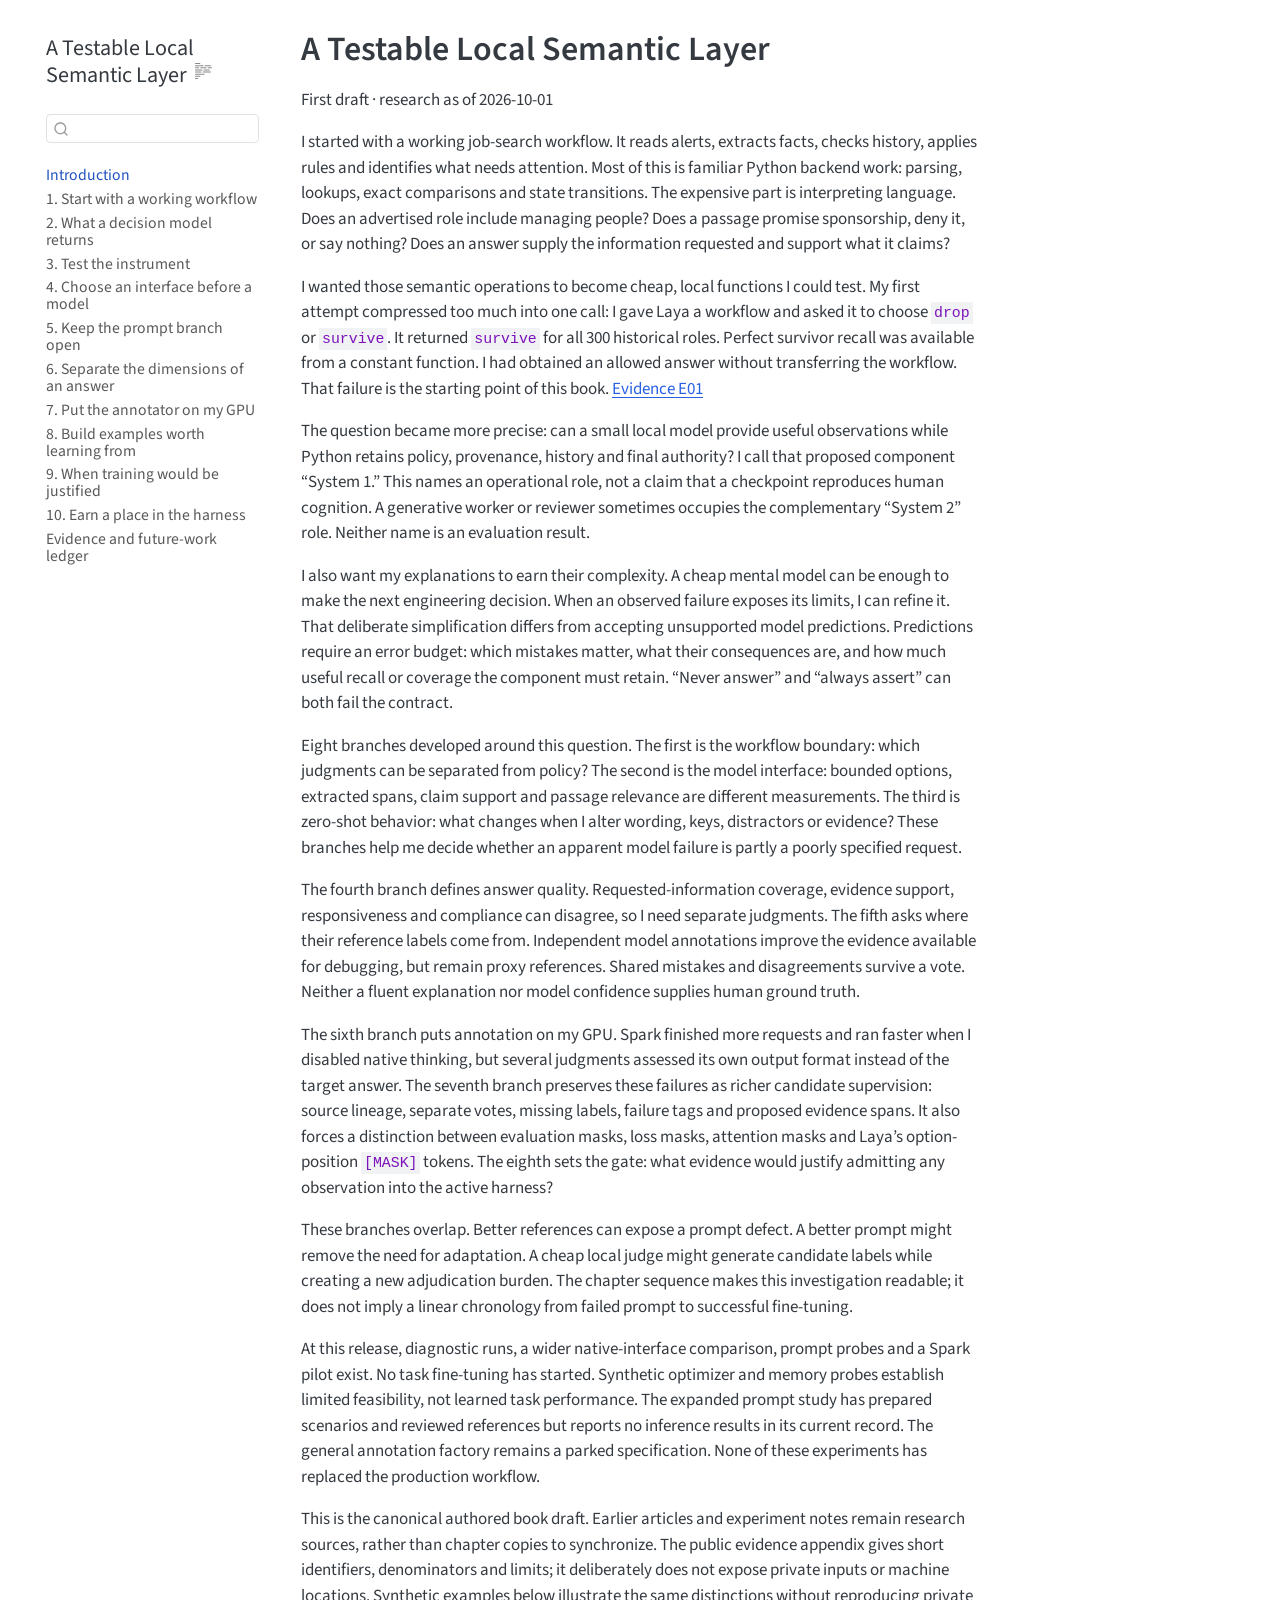
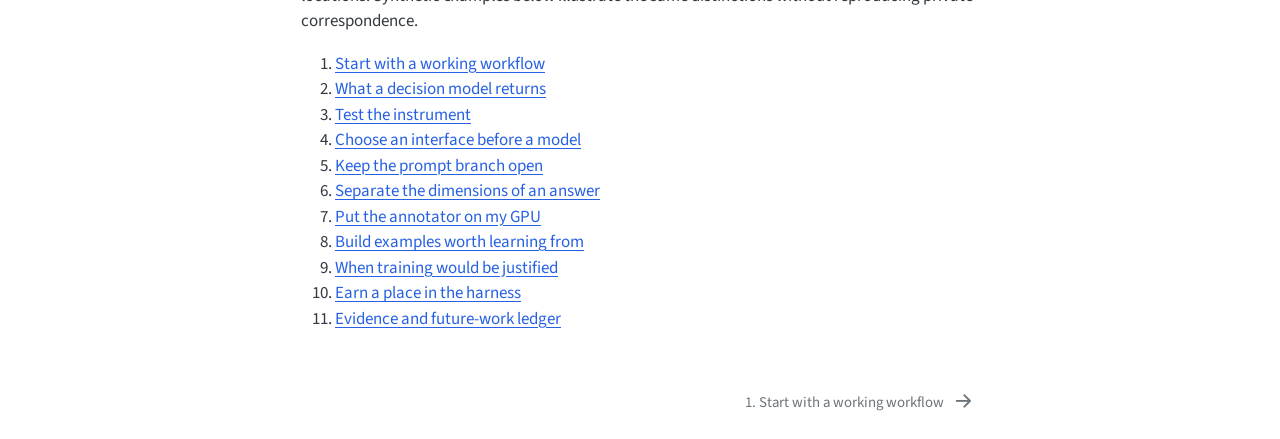
==== docs/index.html @ e4740bd5 "docs: publish reviewed first research-book draft" ====
<!DOCTYPE html>
<html xmlns="http://www.w3.org/1999/xhtml" lang="en" xml:lang="en"><head>

<meta charset="utf-8">
<meta name="generator" content="quarto-1.10.18">

<meta name="viewport" content="width=device-width, initial-scale=1.0, user-scalable=yes">


<title>A Testable Local Semantic Layer</title>
<style>
/* Default styles provided by pandoc.
** See https://pandoc.org/MANUAL.html#variables-for-html for config info.
*/
span.smallcaps{font-variant: small-caps;}
div.columns{display: flex; gap: 1.5em;}
div.column{flex: auto;}
@media screen {
div.columns{gap: min(4vw, 1.5em);}
div.column{overflow-x: auto;}
}
div.hanging-indent{margin-left: 1.5em; text-indent: -1.5em;}
ul.task-list{list-style: none;}
ul.task-list li input[type="checkbox"] {
  width: 0.8em;
  margin: 0 0.8em 0.2em -1em; /* quarto-specific, see https://github.com/quarto-dev/quarto-cli/issues/4556 */ 
  vertical-align: middle;
}
</style>


<script src="site_libs/quarto-nav/quarto-nav.js"></script>
<script src="site_libs/quarto-nav/headroom.min.js"></script>
<script src="site_libs/clipboard/clipboard.min.js"></script>
<script src="site_libs/quarto-search/autocomplete.umd.js"></script>
<script src="site_libs/quarto-search/fuse.min.js"></script>
<script src="site_libs/quarto-search/quarto-search.js"></script>
<meta name="quarto:offset" content="./">
<link href="./01-workflow.html" rel="next">
<script src="site_libs/quarto-html/quarto.js" type="module"></script>
<script src="site_libs/quarto-html/tabsets/tabsets.js" type="module"></script>
<script src="site_libs/quarto-html/popper.min.js"></script>
<script src="site_libs/quarto-html/tippy.umd.min.js"></script>
<script src="site_libs/quarto-html/anchor.min.js"></script>
<link href="site_libs/quarto-html/tippy.css" rel="stylesheet">
<link href="site_libs/quarto-html/quarto-syntax-highlighting-64a204ab8560d761af7679ceaba22944.css" rel="stylesheet" id="quarto-text-highlighting-styles">
<script src="site_libs/bootstrap/bootstrap.min.js"></script>
<link href="site_libs/bootstrap/bootstrap-icons.css" rel="stylesheet">
<link href="site_libs/bootstrap/bootstrap-7227454d60a76f7036b3a8bd656475dd.min.css" rel="stylesheet" append-hash="true" id="quarto-bootstrap" data-mode="light">
<script id="quarto-search-options" type="application/json">{
  "location": "sidebar",
  "copy-button": false,
  "collapse-after": 3,
  "panel-placement": "start",
  "type": "textbox",
  "limit": 50,
  "keyboard-shortcut": [
    "f",
    "/",
    "s"
  ],
  "show-item-context": false,
  "language": {
    "search-no-results-text": "No results",
    "search-matching-documents-text": "matching documents",
    "search-copy-link-title": "Copy link to search",
    "search-hide-matches-text": "Hide additional matches",
    "search-more-match-text": "more match in this document",
    "search-more-matches-text": "more matches in this document",
    "search-clear-button-title": "Clear",
    "search-text-placeholder": "",
    "search-detached-cancel-button-title": "Cancel",
    "search-submit-button-title": "Submit",
    "search-label": "Search"
  }
}</script>


<link rel="stylesheet" href="styles.css">
</head>

<body class="nav-sidebar floating quarto-light">

<div id="quarto-search-results"></div>
  <header id="quarto-header" class="headroom fixed-top">
  <nav class="quarto-secondary-nav">
    <div class="container-fluid d-flex">
      <button type="button" class="quarto-btn-toggle btn" data-bs-toggle="collapse" role="button" data-bs-target=".quarto-sidebar-collapse-item" aria-controls="quarto-sidebar" aria-expanded="false" aria-label="Toggle sidebar navigation" onclick="if (window.quartoToggleHeadroom) { window.quartoToggleHeadroom(); }">
        <i class="bi bi-layout-text-sidebar-reverse"></i>
      </button>
        <nav class="quarto-page-breadcrumbs" aria-label="breadcrumb"><ol class="breadcrumb"><li class="breadcrumb-item"><a href="./index.html"><span class="chapter-title">Introduction</span></a></li></ol></nav>
        <a class="flex-grow-1" role="navigation" data-bs-toggle="collapse" data-bs-target=".quarto-sidebar-collapse-item" aria-controls="quarto-sidebar" aria-expanded="false" aria-label="Toggle sidebar navigation" onclick="if (window.quartoToggleHeadroom) { window.quartoToggleHeadroom(); }">      
        </a>
      <button type="button" class="btn quarto-search-button" aria-label="Search" onclick="window.quartoOpenSearch();">
        <i class="bi bi-search"></i>
      </button>
    </div>
  </nav>
</header>
<!-- content -->
<div id="quarto-content" class="quarto-container page-columns page-rows-contents page-layout-article">
<!-- sidebar -->
  <nav id="quarto-sidebar" class="sidebar collapse collapse-horizontal quarto-sidebar-collapse-item sidebar-navigation floating overflow-auto">
    <div class="pt-lg-2 mt-2 text-left sidebar-header">
    <div class="sidebar-title mb-0 py-0">
      <a href="./">A Testable Local Semantic Layer</a> 
        <div class="sidebar-tools-main">
  <a href="" class="quarto-reader-toggle quarto-navigation-tool px-1" onclick="window.quartoToggleReader(); return false;" title="Toggle reader mode">
  <div class="quarto-reader-toggle-btn">
  <i class="bi"></i>
  </div>
</a>
</div>
    </div>
      </div>
        <div class="mt-2 flex-shrink-0 align-items-center">
        <div class="sidebar-search">
        <div id="quarto-search" class="" title="Search"></div>
        </div>
        </div>
    <div class="sidebar-menu-container"> 
    <ul class="list-unstyled mt-1">
        <li class="sidebar-item">
  <div class="sidebar-item-container"> 
  <a href="./index.html" class="sidebar-item-text sidebar-link active"><span class="chapter-title">Introduction</span></a>
  </div>
</li>
        <li class="sidebar-item">
  <div class="sidebar-item-container"> 
  <a href="./01-workflow.html" class="sidebar-item-text sidebar-link"><span class="chapter-title">1. Start with a working workflow</span></a>
  </div>
</li>
        <li class="sidebar-item">
  <div class="sidebar-item-container"> 
  <a href="./02-instrument.html" class="sidebar-item-text sidebar-link"><span class="chapter-title">2. What a decision model returns</span></a>
  </div>
</li>
        <li class="sidebar-item">
  <div class="sidebar-item-container"> 
  <a href="./03-diagnostics.html" class="sidebar-item-text sidebar-link"><span class="chapter-title">3. Test the instrument</span></a>
  </div>
</li>
        <li class="sidebar-item">
  <div class="sidebar-item-container"> 
  <a href="./04-landscape.html" class="sidebar-item-text sidebar-link"><span class="chapter-title">4. Choose an interface before a model</span></a>
  </div>
</li>
        <li class="sidebar-item">
  <div class="sidebar-item-container"> 
  <a href="./05-prompts.html" class="sidebar-item-text sidebar-link"><span class="chapter-title">5. Keep the prompt branch open</span></a>
  </div>
</li>
        <li class="sidebar-item">
  <div class="sidebar-item-container"> 
  <a href="./06-references.html" class="sidebar-item-text sidebar-link"><span class="chapter-title">6. Separate the dimensions of an answer</span></a>
  </div>
</li>
        <li class="sidebar-item">
  <div class="sidebar-item-container"> 
  <a href="./07-spark.html" class="sidebar-item-text sidebar-link"><span class="chapter-title">7. Put the annotator on my GPU</span></a>
  </div>
</li>
        <li class="sidebar-item">
  <div class="sidebar-item-container"> 
  <a href="./08-supervision.html" class="sidebar-item-text sidebar-link"><span class="chapter-title">8. Build examples worth learning from</span></a>
  </div>
</li>
        <li class="sidebar-item">
  <div class="sidebar-item-container"> 
  <a href="./09-training.html" class="sidebar-item-text sidebar-link"><span class="chapter-title">9. When training would be justified</span></a>
  </div>
</li>
        <li class="sidebar-item">
  <div class="sidebar-item-container"> 
  <a href="./10-gates.html" class="sidebar-item-text sidebar-link"><span class="chapter-title">10. Earn a place in the harness</span></a>
  </div>
</li>
        <li class="sidebar-item">
  <div class="sidebar-item-container"> 
  <a href="./evidence.html" class="sidebar-item-text sidebar-link"><span class="chapter-title">Evidence and future-work ledger</span></a>
  </div>
</li>
    </ul>
    </div>
</nav>
<div id="quarto-sidebar-glass" class="quarto-sidebar-collapse-item" data-bs-toggle="collapse" data-bs-target=".quarto-sidebar-collapse-item"></div>
<!-- margin-sidebar -->
    <div id="quarto-margin-sidebar" class="sidebar margin-sidebar zindex-bottom">
        
    </div>
<!-- main -->
<main class="content" id="quarto-document-content">

<header id="title-block-header" class="quarto-title-block default">
<div class="quarto-title">
<h1 class="title">A Testable Local Semantic Layer</h1>
</div>



<div class="quarto-title-meta">

    
  
    
  </div>
  


</header>


<!-- block: intro-001 -->
<p><span id="intro-001"></span></p>
<!-- block: intro-002 -->
<p><span id="intro-002"></span></p>
<p>First draft · research as of 2026-10-01</p>
<!-- block: intro-003 -->
<p><span id="intro-003"></span></p>
<p>I started with a working job-search workflow. It reads alerts, extracts facts, checks history, applies rules and identifies what needs attention. Most of this is familiar Python backend work: parsing, lookups, exact comparisons and state transitions. The expensive part is interpreting language. Does an advertised role include managing people? Does a passage promise sponsorship, deny it, or say nothing? Does an answer supply the information requested and support what it claims?</p>
<!-- block: intro-004 -->
<p><span id="intro-004"></span></p>
<p>I wanted those semantic operations to become cheap, local functions I could test. My first attempt compressed too much into one call: I gave Laya a workflow and asked it to choose <code>drop</code> or <code>survive</code>. It returned <code>survive</code> for all 300 historical roles. Perfect survivor recall was available from a constant function. I had obtained an allowed answer without transferring the workflow. That failure is the starting point of this book. <a href="./evidence.html#e01-workflow-and-sparse-evidence">Evidence E01</a></p>
<!-- block: intro-005 -->
<p><span id="intro-005"></span></p>
<p>The question became more precise: can a small local model provide useful observations while Python retains policy, provenance, history and final authority? I call that proposed component “System 1.” This names an operational role, not a claim that a checkpoint reproduces human cognition. A generative worker or reviewer sometimes occupies the complementary “System 2” role. Neither name is an evaluation result.</p>
<!-- block: intro-006 -->
<p><span id="intro-006"></span></p>
<p>I also want my explanations to earn their complexity. A cheap mental model can be enough to make the next engineering decision. When an observed failure exposes its limits, I can refine it. That deliberate simplification differs from accepting unsupported model predictions. Predictions require an error budget: which mistakes matter, what their consequences are, and how much useful recall or coverage the component must retain. “Never answer” and “always assert” can both fail the contract.</p>
<!-- block: intro-007 -->
<p><span id="intro-007"></span></p>
<p>Eight branches developed around this question. The first is the workflow boundary: which judgments can be separated from policy? The second is the model interface: bounded options, extracted spans, claim support and passage relevance are different measurements. The third is zero-shot behavior: what changes when I alter wording, keys, distractors or evidence? These branches help me decide whether an apparent model failure is partly a poorly specified request.</p>
<!-- block: intro-008 -->
<p><span id="intro-008"></span></p>
<p>The fourth branch defines answer quality. Requested-information coverage, evidence support, responsiveness and compliance can disagree, so I need separate judgments. The fifth asks where their reference labels come from. Independent model annotations improve the evidence available for debugging, but remain proxy references. Shared mistakes and disagreements survive a vote. Neither a fluent explanation nor model confidence supplies human ground truth.</p>
<!-- block: intro-009 -->
<p><span id="intro-009"></span></p>
<p>The sixth branch puts annotation on my GPU. Spark finished more requests and ran faster when I disabled native thinking, but several judgments assessed its own output format instead of the target answer. The seventh branch preserves these failures as richer candidate supervision: source lineage, separate votes, missing labels, failure tags and proposed evidence spans. It also forces a distinction between evaluation masks, loss masks, attention masks and Laya’s option-position <code>[MASK]</code> tokens. The eighth sets the gate: what evidence would justify admitting any observation into the active harness?</p>
<!-- block: intro-010 -->
<p><span id="intro-010"></span></p>
<p>These branches overlap. Better references can expose a prompt defect. A better prompt might remove the need for adaptation. A cheap local judge might generate candidate labels while creating a new adjudication burden. The chapter sequence makes this investigation readable; it does not imply a linear chronology from failed prompt to successful fine-tuning.</p>
<!-- block: intro-011 -->
<p><span id="intro-011"></span></p>
<p>At this release, diagnostic runs, a wider native-interface comparison, prompt probes and a Spark pilot exist. No task fine-tuning has started. Synthetic optimizer and memory probes establish limited feasibility, not learned task performance. The expanded prompt study has prepared scenarios and reviewed references but reports no inference results in its current record. The general annotation factory remains a parked specification. None of these experiments has replaced the production workflow.</p>
<!-- block: intro-012 -->
<p><span id="intro-012"></span></p>
<p>This is the canonical authored book draft. Earlier articles and experiment notes remain research sources, rather than chapter copies to synchronize. The public evidence appendix gives short identifiers, denominators and limits; it deliberately does not expose private inputs or machine locations. Synthetic examples below illustrate the same distinctions without reproducing private correspondence.</p>
<!-- block: intro-013 -->
<p><span id="intro-013"></span></p>
<ol type="1">
<li><a href="./01-workflow.html">Start with a working workflow</a></li>
<li><a href="./02-instrument.html">What a decision model returns</a></li>
<li><a href="./03-diagnostics.html">Test the instrument</a></li>
<li><a href="./04-landscape.html">Choose an interface before a model</a></li>
<li><a href="./05-prompts.html">Keep the prompt branch open</a></li>
<li><a href="./06-references.html">Separate the dimensions of an answer</a></li>
<li><a href="./07-spark.html">Put the annotator on my GPU</a></li>
<li><a href="./08-supervision.html">Build examples worth learning from</a></li>
<li><a href="./09-training.html">When training would be justified</a></li>
<li><a href="./10-gates.html">Earn a place in the harness</a></li>
<li><a href="./evidence.html">Evidence and future-work ledger</a></li>
</ol>



</main> <!-- /main -->
<script id="quarto-html-after-body" type="application/javascript">
  window.document.addEventListener("DOMContentLoaded", function (event) {
    const icon = "";
    const anchorJS = new window.AnchorJS();
    anchorJS.options = {
      placement: 'right',
      icon: icon
    };
    anchorJS.add('.anchored');
    const isCodeAnnotation = (el) => {
      for (const clz of el.classList) {
        if (clz.startsWith('code-annotation-')) {                     
          return true;
        }
      }
      return false;
    }
    const onCopySuccess = function(e) {
      // button target
      const button = e.trigger;
      // don't keep focus
      button.blur();
      // flash "checked"
      button.classList.add('code-copy-button-checked');
      var currentTitle = button.getAttribute("title");
      button.setAttribute("title", "Copied!");
      let tooltip;
      if (window.bootstrap) {
        button.setAttribute("data-bs-toggle", "tooltip");
        button.setAttribute("data-bs-placement", "left");
        button.setAttribute("data-bs-title", "Copied!");
        tooltip = new bootstrap.Tooltip(button, 
          { trigger: "manual", 
            customClass: "code-copy-button-tooltip",
            offset: [0, -8]});
        tooltip.show();    
      }
      setTimeout(function() {
        if (tooltip) {
          tooltip.hide();
          button.removeAttribute("data-bs-title");
          button.removeAttribute("data-bs-toggle");
          button.removeAttribute("data-bs-placement");
        }
        button.setAttribute("title", currentTitle);
        button.classList.remove('code-copy-button-checked');
      }, 1000);
      // clear code selection
      e.clearSelection();
    }
    const getTextToCopy = function(trigger) {
      const outerScaffold = trigger.parentElement.cloneNode(true);
      const codeEl = outerScaffold.querySelector('code');
      for (const childEl of codeEl.children) {
        if (isCodeAnnotation(childEl)) {
          childEl.remove();
        }
      }
      return codeEl.innerText;
    }
    const clipboard = new window.ClipboardJS('.code-copy-button:not([data-in-quarto-modal])', {
      text: getTextToCopy
    });
    clipboard.on('success', onCopySuccess);
    if (window.document.getElementById('quarto-embedded-source-code-modal')) {
      const clipboardModal = new window.ClipboardJS('.code-copy-button[data-in-quarto-modal]', {
        text: getTextToCopy,
        container: window.document.getElementById('quarto-embedded-source-code-modal')
      });
      clipboardModal.on('success', onCopySuccess);
    }
      var localhostRegex = new RegExp(/^(?:http|https):\/\/localhost\:?[0-9]*\//);
      var mailtoRegex = new RegExp(/^mailto:/);
        var filterRegex = new RegExp('/' + window.location.host + '/');
      var isInternal = (href) => {
          return filterRegex.test(href) || localhostRegex.test(href) || mailtoRegex.test(href);
      }
      // Inspect non-navigation links and adorn them if external
     var links = window.document.querySelectorAll('a[href]:not(.nav-link):not(.navbar-brand):not(.toc-action):not(.sidebar-link):not(.sidebar-item-toggle):not(.pagination-link):not(.no-external):not([aria-hidden]):not(.dropdown-item):not(.quarto-navigation-tool):not(.about-link)');
      for (var i=0; i<links.length; i++) {
        const link = links[i];
        if (!isInternal(link.href)) {
          // undo the damage that might have been done by quarto-nav.js in the case of
          // links that we want to consider external
          if (link.dataset.originalHref !== undefined) {
            link.href = link.dataset.originalHref;
          }
        }
      }
    function tippyHover(el, contentFn, onTriggerFn, onUntriggerFn) {
      const config = {
        allowHTML: true,
        maxWidth: 500,
        delay: 100,
        arrow: false,
        appendTo: function(el) {
            return el.parentElement;
        },
        interactive: true,
        interactiveBorder: 10,
        theme: 'quarto',
        placement: 'bottom-start',
      };
      if (contentFn) {
        config.content = contentFn;
      }
      if (onTriggerFn) {
        config.onTrigger = onTriggerFn;
      }
      if (onUntriggerFn) {
        config.onUntrigger = onUntriggerFn;
      }
      window.tippy(el, config); 
    }
    const noterefs = window.document.querySelectorAll('a[role="doc-noteref"]');
    for (var i=0; i<noterefs.length; i++) {
      const ref = noterefs[i];
      tippyHover(ref, function() {
        // use id or data attribute instead here
        let href = ref.getAttribute('data-footnote-href') || ref.getAttribute('href');
        try { href = new URL(href).hash; } catch {}
        const id = href.replace(/^#\/?/, "");
        const note = window.document.getElementById(id);
        if (note) {
          return note.innerHTML;
        } else {
          return "";
        }
      });
    }
    const xrefs = window.document.querySelectorAll('a.quarto-xref');
    const processXRef = (id, note) => {
      // Strip column container classes
      const stripColumnClz = (el) => {
        el.classList.remove("page-full", "page-columns");
        if (el.children) {
          for (const child of el.children) {
            stripColumnClz(child);
          }
        }
      }
      stripColumnClz(note)
      if (id === null || id.startsWith('sec-')) {
        // Special case sections, only their first couple elements
        const container = document.createElement("div");
        if (note.children && note.children.length > 2) {
          container.appendChild(note.children[0].cloneNode(true));
          for (let i = 1; i < note.children.length; i++) {
            const child = note.children[i];
            if (child.tagName === "P" && child.innerText === "") {
              continue;
            } else {
              container.appendChild(child.cloneNode(true));
              break;
            }
          }
          if (window.Quarto?.typesetMath) {
            window.Quarto.typesetMath(container);
          }
          return container.innerHTML
        } else {
          if (window.Quarto?.typesetMath) {
            window.Quarto.typesetMath(note);
          }
          return note.innerHTML;
        }
      } else {
        // Remove any anchor links if they are present
        const anchorLink = note.querySelector('a.anchorjs-link');
        if (anchorLink) {
          anchorLink.remove();
        }
        if (window.Quarto?.typesetMath) {
          window.Quarto.typesetMath(note);
        }
        if (note.classList.contains("callout")) {
          return note.outerHTML;
        } else {
          return note.innerHTML;
        }
      }
    }
    for (var i=0; i<xrefs.length; i++) {
      const xref = xrefs[i];
      tippyHover(xref, undefined, function(instance) {
        instance.disable();
        let url = xref.getAttribute('href');
        let hash = undefined; 
        if (url.startsWith('#')) {
          hash = url;
        } else {
          try { hash = new URL(url).hash; } catch {}
        }
        if (hash) {
          const id = hash.replace(/^#\/?/, "");
          const note = window.document.getElementById(id);
          if (note !== null) {
            try {
              const html = processXRef(id, note.cloneNode(true));
              instance.setContent(html);
            } finally {
              instance.enable();
              instance.show();
            }
          } else {
            // See if we can fetch this
            fetch(url.split('#')[0])
            .then(res => res.text())
            .then(html => {
              const parser = new DOMParser();
              const htmlDoc = parser.parseFromString(html, "text/html");
              const note = htmlDoc.getElementById(id);
              if (note !== null) {
                const html = processXRef(id, note);
                instance.setContent(html);
              } 
            }).finally(() => {
              instance.enable();
              instance.show();
            });
          }
        } else {
          // See if we can fetch a full url (with no hash to target)
          // This is a special case and we should probably do some content thinning / targeting
          fetch(url)
          .then(res => res.text())
          .then(html => {
            const parser = new DOMParser();
            const htmlDoc = parser.parseFromString(html, "text/html");
            const note = htmlDoc.querySelector('main.content');
            if (note !== null) {
              // This should only happen for chapter cross references
              // (since there is no id in the URL)
              // remove the first header
              if (note.children.length > 0 && note.children[0].tagName === "HEADER") {
                note.children[0].remove();
              }
              const html = processXRef(null, note);
              instance.setContent(html);
            } 
          }).finally(() => {
            instance.enable();
            instance.show();
          });
        }
      }, function(instance) {
      });
    }
        let selectedAnnoteEl;
        const selectorForAnnotation = ( cell, annotation) => {
          let cellAttr = 'data-code-cell="' + cell + '"';
          let lineAttr = 'data-code-annotation="' +  annotation + '"';
          const selector = 'span[' + cellAttr + '][' + lineAttr + ']';
          return selector;
        }
        const selectCodeLines = (annoteEl) => {
          const doc = window.document;
          const targetCell = annoteEl.getAttribute("data-target-cell");
          const targetAnnotation = annoteEl.getAttribute("data-target-annotation");
          const annoteSpan = window.document.querySelector(selectorForAnnotation(targetCell, targetAnnotation));
          const lines = annoteSpan.getAttribute("data-code-lines").split(",");
          const lineIds = lines.map((line) => {
            return targetCell + "-" + line;
          })
          let top = null;
          let height = null;
          let parent = null;
          if (lineIds.length > 0) {
              //compute the position of the single el (top and bottom and make a div)
              const el = window.document.getElementById(lineIds[0]);
              top = el.offsetTop;
              height = el.offsetHeight;
              parent = el.parentElement.parentElement;
            if (lineIds.length > 1) {
              const lastEl = window.document.getElementById(lineIds[lineIds.length - 1]);
              const bottom = lastEl.offsetTop + lastEl.offsetHeight;
              height = bottom - top;
            }
            if (top !== null && height !== null && parent !== null) {
              // cook up a div (if necessary) and position it 
              let div = window.document.getElementById("code-annotation-line-highlight");
              if (div === null) {
                div = window.document.createElement("div");
                div.setAttribute("id", "code-annotation-line-highlight");
                div.style.position = 'absolute';
                parent.appendChild(div);
              }
              div.style.top = top - 2 + "px";
              div.style.height = height + 4 + "px";
              div.style.left = 0;
              let gutterDiv = window.document.getElementById("code-annotation-line-highlight-gutter");
              if (gutterDiv === null) {
                gutterDiv = window.document.createElement("div");
                gutterDiv.setAttribute("id", "code-annotation-line-highlight-gutter");
                gutterDiv.style.position = 'absolute';
                const codeCell = window.document.getElementById(targetCell);
                const gutter = codeCell.querySelector('.code-annotation-gutter');
                gutter.appendChild(gutterDiv);
              }
              gutterDiv.style.top = top - 2 + "px";
              gutterDiv.style.height = height + 4 + "px";
            }
            selectedAnnoteEl = annoteEl;
          }
        };
        const unselectCodeLines = () => {
          const elementsIds = ["code-annotation-line-highlight", "code-annotation-line-highlight-gutter"];
          elementsIds.forEach((elId) => {
            const div = window.document.getElementById(elId);
            if (div) {
              div.remove();
            }
          });
          selectedAnnoteEl = undefined;
        };
          // Handle positioning of the toggle
      window.addEventListener(
        "resize",
        throttle(() => {
          elRect = undefined;
          if (selectedAnnoteEl) {
            selectCodeLines(selectedAnnoteEl);
          }
        }, 10)
      );
      function throttle(fn, ms) {
      let throttle = false;
      let timer;
        return (...args) => {
          if(!throttle) { // first call gets through
              fn.apply(this, args);
              throttle = true;
          } else { // all the others get throttled
              if(timer) clearTimeout(timer); // cancel #2
              timer = setTimeout(() => {
                fn.apply(this, args);
                timer = throttle = false;
              }, ms);
          }
        };
      }
        // Attach click handler to the DT
        const annoteDls = window.document.querySelectorAll('dt[data-target-cell]');
        for (const annoteDlNode of annoteDls) {
          annoteDlNode.addEventListener('click', (event) => {
            const clickedEl = event.target;
            if (clickedEl !== selectedAnnoteEl) {
              unselectCodeLines();
              const activeEl = window.document.querySelector('dt[data-target-cell].code-annotation-active');
              if (activeEl) {
                activeEl.classList.remove('code-annotation-active');
              }
              selectCodeLines(clickedEl);
              clickedEl.classList.add('code-annotation-active');
            } else {
              // Unselect the line
              unselectCodeLines();
              clickedEl.classList.remove('code-annotation-active');
            }
          });
        }
    const findCites = (el) => {
      const parentEl = el.parentElement;
      if (parentEl) {
        const cites = parentEl.dataset.cites;
        if (cites) {
          return {
            el,
            cites: cites.split(' ')
          };
        } else {
          return findCites(el.parentElement)
        }
      } else {
        return undefined;
      }
    };
    var bibliorefs = window.document.querySelectorAll('a[role="doc-biblioref"]');
    for (var i=0; i<bibliorefs.length; i++) {
      const ref = bibliorefs[i];
      const citeInfo = findCites(ref);
      if (citeInfo) {
        tippyHover(citeInfo.el, function() {
          var popup = window.document.createElement('div');
          citeInfo.cites.forEach(function(cite) {
            var citeDiv = window.document.createElement('div');
            citeDiv.classList.add('hanging-indent');
            citeDiv.classList.add('csl-entry');
            var biblioDiv = window.document.getElementById('ref-' + cite);
            if (biblioDiv) {
              citeDiv.innerHTML = biblioDiv.innerHTML;
            }
            popup.appendChild(citeDiv);
          });
          return popup.innerHTML;
        });
      }
    }
  });
  </script>
<nav class="page-navigation">
  <div class="nav-page nav-page-previous">
  </div>
  <div class="nav-page nav-page-next">
      <a href="./01-workflow.html" class="pagination-link" aria-label="1. Start with a working workflow">
        <span class="nav-page-text"><span class="chapter-title">1. Start with a working workflow</span></span> <i class="bi bi-arrow-right-short"></i>
      </a>
  </div>
</nav>
</div> <!-- /content -->




</body></html>
---- docs/site_libs/quarto-html/tippy.css ----
.tippy-box[data-animation=fade][data-state=hidden]{opacity:0}[data-tippy-root]{max-width:calc(100vw - 10px)}.tippy-box{position:relative;background-color:#333;color:#fff;border-radius:4px;font-size:14px;line-height:1.4;white-space:normal;outline:0;transition-property:transform,visibility,opacity}.tippy-box[data-placement^=top]>.tippy-arrow{bottom:0}.tippy-box[data-placement^=top]>.tippy-arrow:before{bottom:-7px;left:0;border-width:8px 8px 0;border-top-color:initial;transform-origin:center top}.tippy-box[data-placement^=bottom]>.tippy-arrow{top:0}.tippy-box[data-placement^=bottom]>.tippy-arrow:before{top:-7px;left:0;border-width:0 8px 8px;border-bottom-color:initial;transform-origin:center bottom}.tippy-box[data-placement^=left]>.tippy-arrow{right:0}.tippy-box[data-placement^=left]>.tippy-arrow:before{border-width:8px 0 8px 8px;border-left-color:initial;right:-7px;transform-origin:center left}.tippy-box[data-placement^=right]>.tippy-arrow{left:0}.tippy-box[data-placement^=right]>.tippy-arrow:before{left:-7px;border-width:8px 8px 8px 0;border-right-color:initial;transform-origin:center right}.tippy-box[data-inertia][data-state=visible]{transition-timing-function:cubic-bezier(.54,1.5,.38,1.11)}.tippy-arrow{width:16px;height:16px;color:#333}.tippy-arrow:before{content:"";position:absolute;border-color:transparent;border-style:solid}.tippy-content{position:relative;padding:5px 9px;z-index:1}
---- docs/site_libs/quarto-html/quarto-syntax-highlighting-64a204ab8560d761af7679ceaba22944.css ----
/* quarto syntax highlight colors */
:root {
  --quarto-hl-ot-color: #003B4F;
  --quarto-hl-at-color: #657422;
  --quarto-hl-ss-color: #20794D;
  --quarto-hl-an-color: #5E5E5E;
  --quarto-hl-fu-color: #4758AB;
  --quarto-hl-st-color: #20794D;
  --quarto-hl-cf-color: #003B4F;
  --quarto-hl-op-color: #5E5E5E;
  --quarto-hl-er-color: #AD0000;
  --quarto-hl-bn-color: #AD0000;
  --quarto-hl-al-color: #AD0000;
  --quarto-hl-va-color: #111111;
  --quarto-hl-bu-color: inherit;
  --quarto-hl-ex-color: inherit;
  --quarto-hl-pp-color: #AD0000;
  --quarto-hl-in-color: #5E5E5E;
  --quarto-hl-vs-color: #20794D;
  --quarto-hl-wa-color: #5E5E5E;
  --quarto-hl-do-color: #5E5E5E;
  --quarto-hl-im-color: #00769E;
  --quarto-hl-ch-color: #20794D;
  --quarto-hl-dt-color: #AD0000;
  --quarto-hl-fl-color: #AD0000;
  --quarto-hl-co-color: #5E5E5E;
  --quarto-hl-cv-color: #5E5E5E;
  --quarto-hl-cn-color: #8f5902;
  --quarto-hl-sc-color: #5E5E5E;
  --quarto-hl-dv-color: #AD0000;
  --quarto-hl-kw-color: #003B4F;
}

/* other quarto variables */
:root {
  --quarto-font-monospace: SFMono-Regular, Menlo, Monaco, Consolas, "Liberation Mono", "Courier New", monospace;
}

/* syntax highlight based on Pandoc's rules */
pre > code.sourceCode > span {
  color: #003B4F;
}

code.sourceCode > span {
  color: #003B4F;
}

div.sourceCode,
div.sourceCode pre.sourceCode {
  color: #003B4F;
}

/* Normal */
code span {
  color: #003B4F;
}

/* Alert */
code span.al {
  color: #AD0000;
  font-style: inherit;
}

/* Annotation */
code span.an {
  color: #5E5E5E;
  font-style: inherit;
}

/* Attribute */
code span.at {
  color: #657422;
  font-style: inherit;
}

/* BaseN */
code span.bn {
  color: #AD0000;
  font-style: inherit;
}

/* BuiltIn */
code span.bu {
  font-style: inherit;
}

/* ControlFlow */
code span.cf {
  color: #003B4F;
  font-weight: bold;
  font-style: inherit;
}

/* Char */
code span.ch {
  color: #20794D;
  font-style: inherit;
}

/* Constant */
code span.cn {
  color: #8f5902;
  font-style: inherit;
}

/* Comment */
code span.co {
  color: #5E5E5E;
  font-style: inherit;
}

/* CommentVar */
code span.cv {
  color: #5E5E5E;
  font-style: italic;
}

/* Documentation */
code span.do {
  color: #5E5E5E;
  font-style: italic;
}

/* DataType */
code span.dt {
  color: #AD0000;
  font-style: inherit;
}

/* DecVal */
code span.dv {
  color: #AD0000;
  font-style: inherit;
}

/* Error */
code span.er {
  color: #AD0000;
  font-style: inherit;
}

/* Extension */
code span.ex {
  font-style: inherit;
}

/* Float */
code span.fl {
  color: #AD0000;
  font-style: inherit;
}

/* Function */
code span.fu {
  color: #4758AB;
  font-style: inherit;
}

/* Import */
code span.im {
  color: #00769E;
  font-style: inherit;
}

/* Information */
code span.in {
  color: #5E5E5E;
  font-style: inherit;
}

/* Keyword */
code span.kw {
  color: #003B4F;
  font-weight: bold;
  font-style: inherit;
}

/* Operator */
code span.op {
  color: #5E5E5E;
  font-style: inherit;
}

/* Other */
code span.ot {
  color: #003B4F;
  font-style: inherit;
}

/* Preprocessor */
code span.pp {
  color: #AD0000;
  font-style: inherit;
}

/* SpecialChar */
code span.sc {
  color: #5E5E5E;
  font-style: inherit;
}

/* SpecialString */
code span.ss {
  color: #20794D;
  font-style: inherit;
}

/* String */
code span.st {
  color: #20794D;
  font-style: inherit;
}

/* Variable */
code span.va {
  color: #111111;
  font-style: inherit;
}

/* VerbatimString */
code span.vs {
  color: #20794D;
  font-style: inherit;
}

/* Warning */
code span.wa {
  color: #5E5E5E;
  font-style: italic;
}

.prevent-inlining {
  content: "</";
}

/*# sourceMappingURL=9d8d5bb603a83b8298b89080a598c93b.css.map */
---- docs/styles.css ----
table { display:block; overflow-x:auto; max-width:100%; } td,th { white-space:normal; overflow-wrap:anywhere; } pre { max-width:100%; overflow-x:auto; } img { max-width:100%; height:auto; }
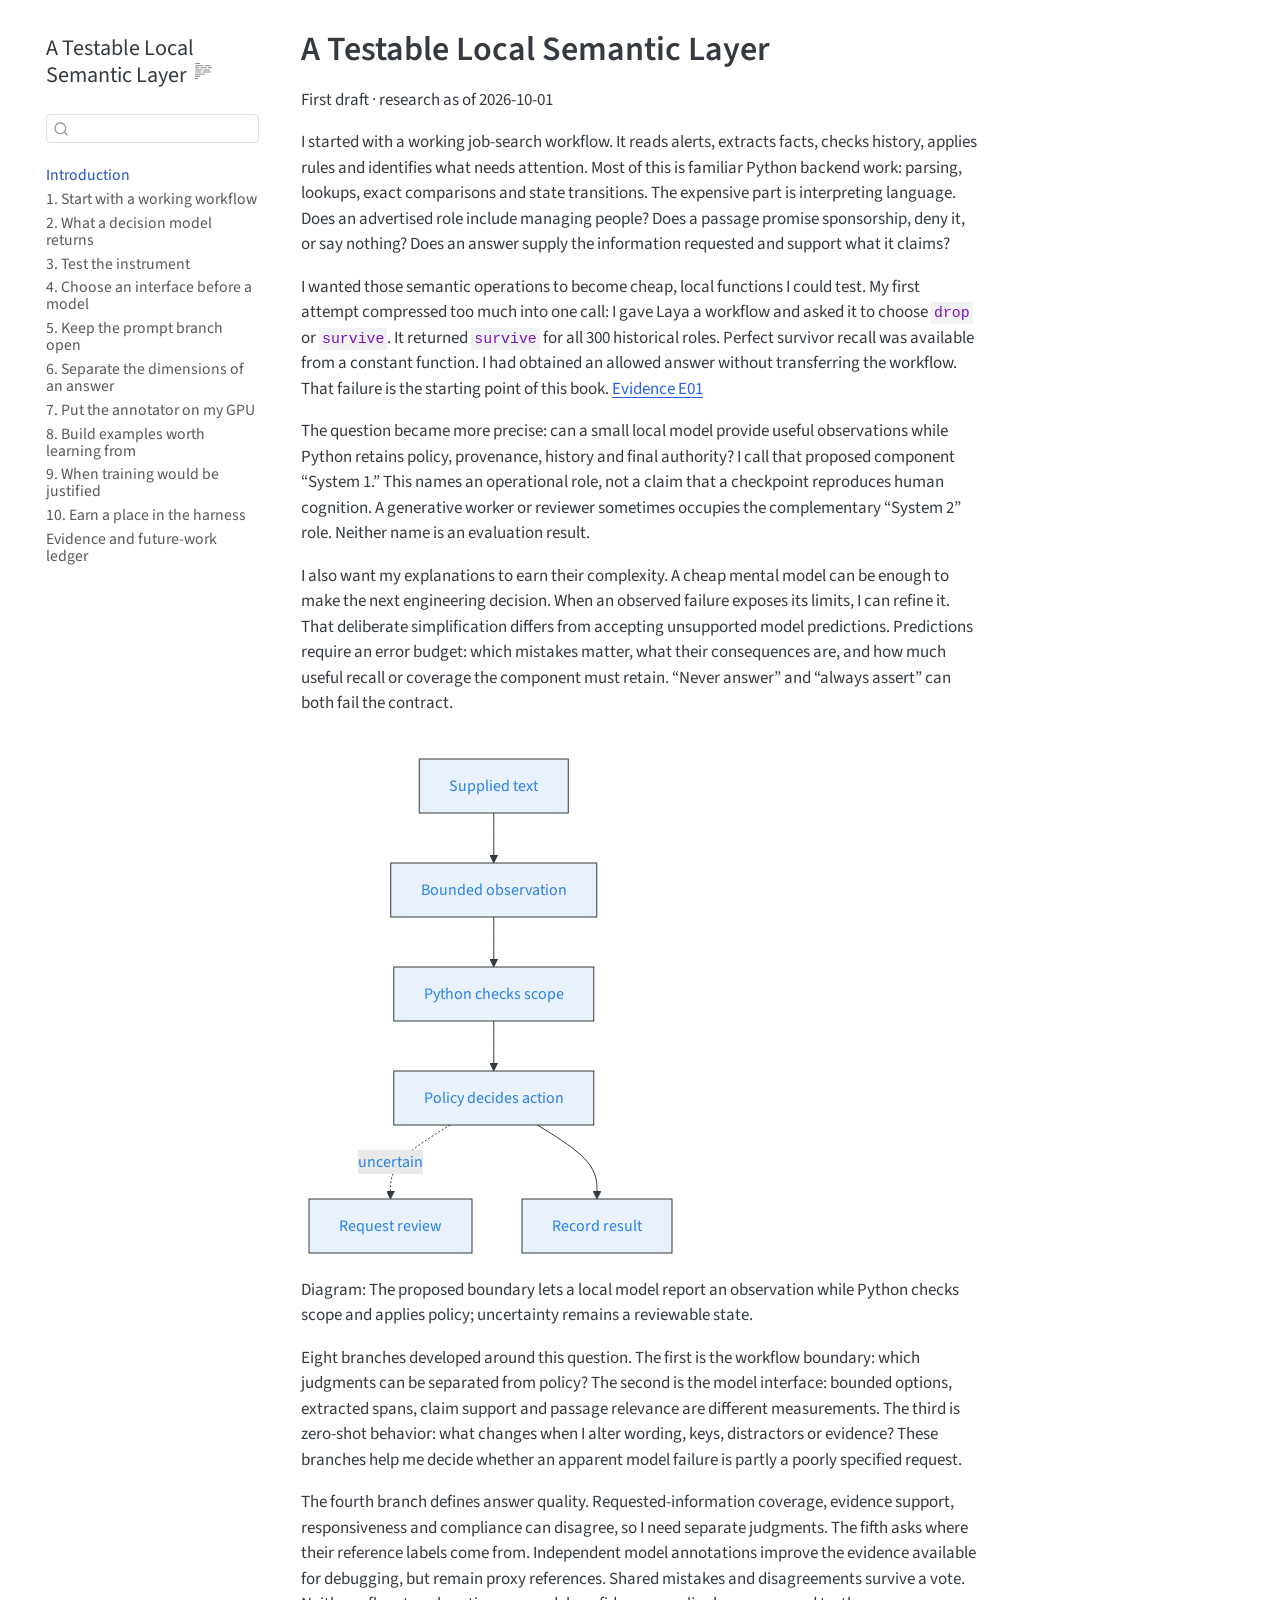
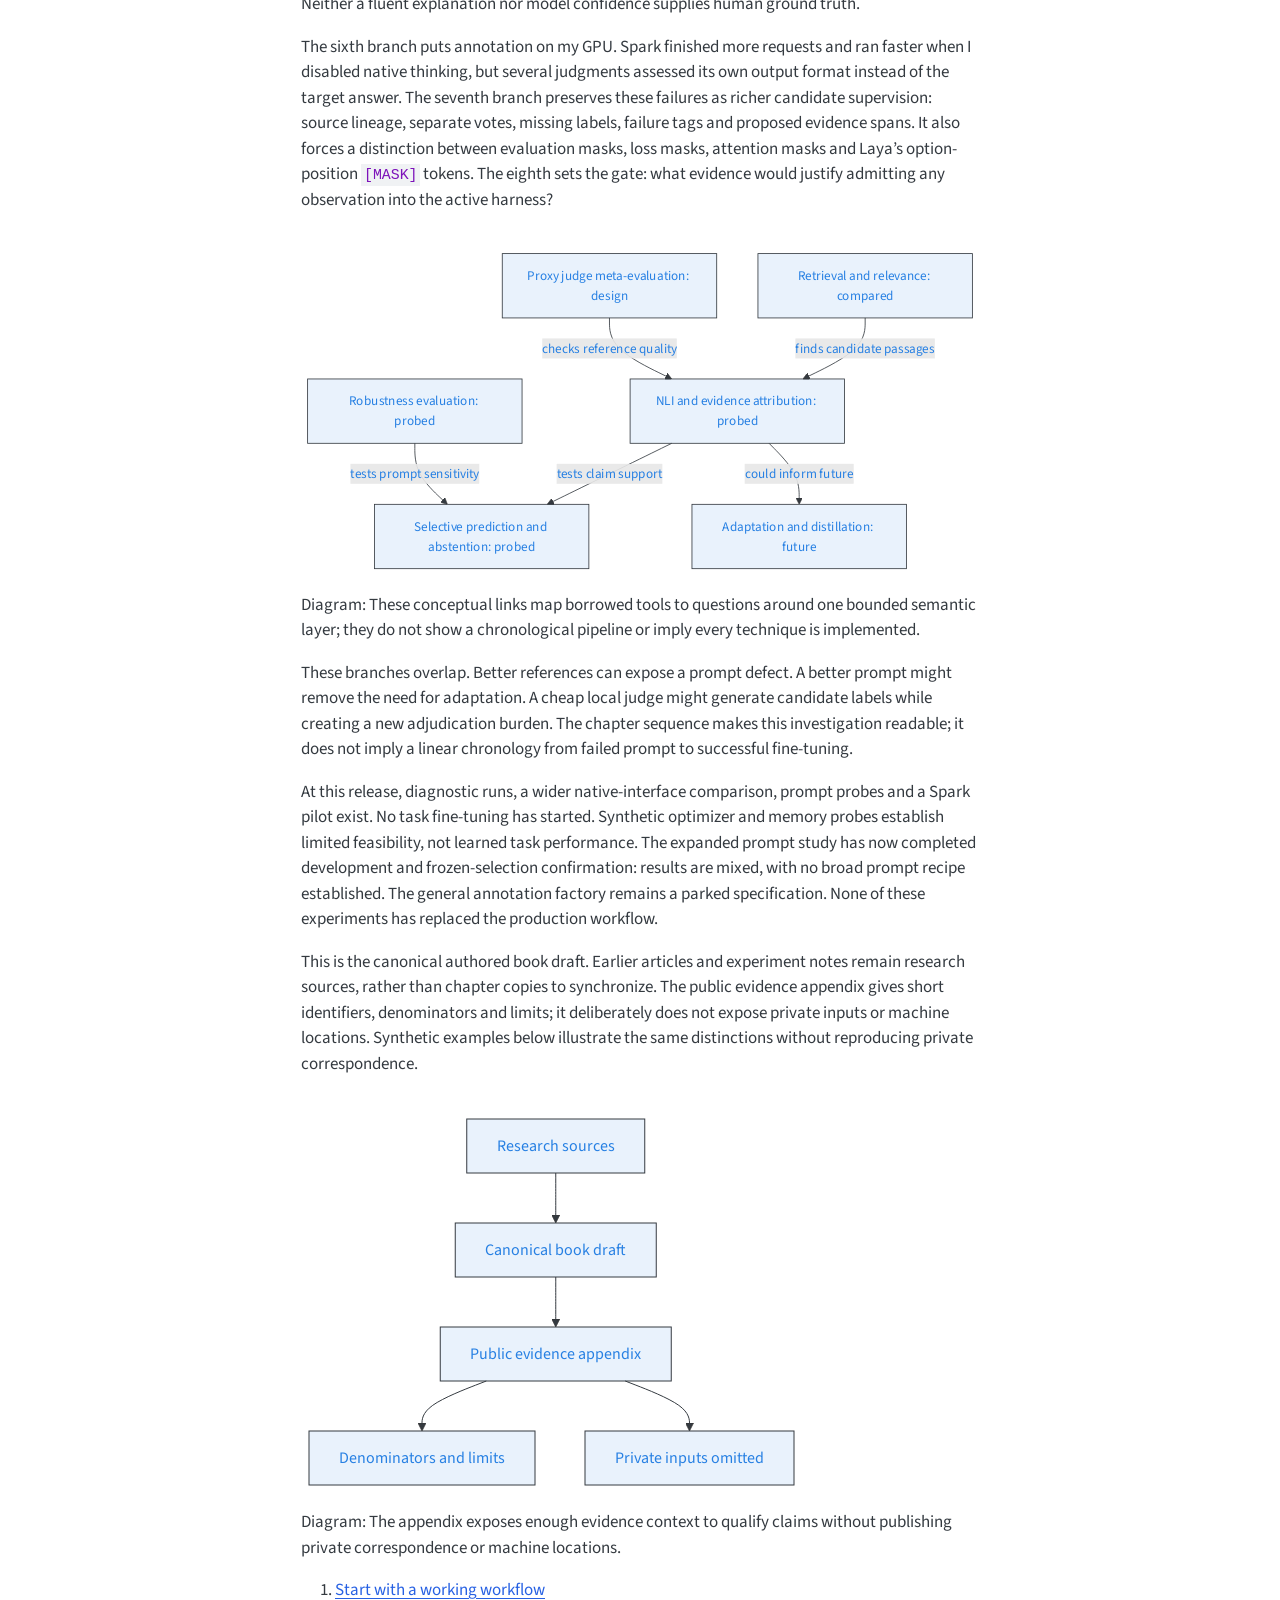
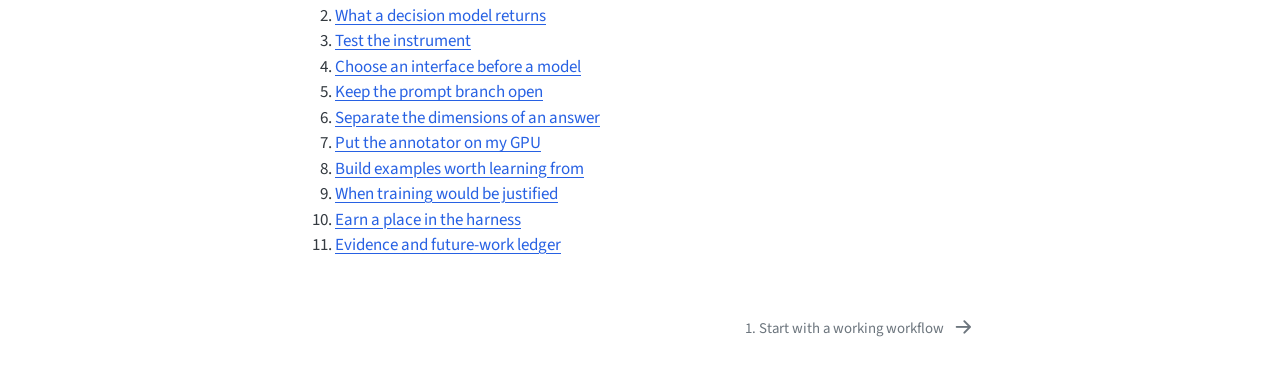
==== commit 1f3d7bf1: "docs: publish expanded prompt study and reviewed diagrams" ====
--- a/docs/index.html
+++ b/docs/index.html
@@ -74,6 +74,9 @@
     "search-label": "Search"
   }
 }</script>
+<script src="site_libs/quarto-diagram/mermaid.min.js"></script>
+<script src="site_libs/quarto-diagram/mermaid-init.js"></script>
+<link href="site_libs/quarto-diagram/mermaid.css" rel="stylesheet">
 
 
 <link rel="stylesheet" href="styles.css">
@@ -227,6 +230,28 @@
 <!-- block: intro-006 -->
 <p><span id="intro-006"></span></p>
 <p>I also want my explanations to earn their complexity. A cheap mental model can be enough to make the next engineering decision. When an observed failure exposes its limits, I can refine it. That deliberate simplification differs from accepting unsupported model predictions. Predictions require an error budget: which mistakes matter, what their consequences are, and how much useful recall or coverage the component must retain. “Never answer” and “always assert” can both fail the contract.</p>
+<!-- block: intro-diagram-01 -->
+<p><span id="intro-diagram-01"></span></p>
+<div class="cell" data-layout-align="default">
+<div class="cell-output-display">
+<div>
+<p></p><figure class="figure"><p></p>
+<div>
+<pre class="mermaid mermaid-js">flowchart TD
+    accTitle: Observation stays separate from authority
+    accDescr: Supplied text informs a bounded observation. Python checks its scope before policy chooses an action, while uncertainty can lead to review.
+    Text["Supplied text"] --&gt; Observe["Bounded observation"]
+    Observe --&gt; Check["Python checks scope"]
+    Check --&gt; Policy["Policy decides action"]
+    Policy -. "uncertain" .-&gt; Review["Request review"]
+    Policy --&gt; Record["Record result"]
+</pre>
+</div>
+<p></p></figure><p></p>
+</div>
+</div>
+</div>
+<p>Diagram: The proposed boundary lets a local model report an observation while Python checks scope and applies policy; uncertainty remains a reviewable state.</p>
 <!-- block: intro-007 -->
 <p><span id="intro-007"></span></p>
 <p>Eight branches developed around this question. The first is the workflow boundary: which judgments can be separated from policy? The second is the model interface: bounded options, extracted spans, claim support and passage relevance are different measurements. The third is zero-shot behavior: what changes when I alter wording, keys, distractors or evidence? These branches help me decide whether an apparent model failure is partly a poorly specified request.</p>
@@ -236,15 +261,58 @@
 <!-- block: intro-009 -->
 <p><span id="intro-009"></span></p>
 <p>The sixth branch puts annotation on my GPU. Spark finished more requests and ran faster when I disabled native thinking, but several judgments assessed its own output format instead of the target answer. The seventh branch preserves these failures as richer candidate supervision: source lineage, separate votes, missing labels, failure tags and proposed evidence spans. It also forces a distinction between evaluation masks, loss masks, attention masks and Laya’s option-position <code>[MASK]</code> tokens. The eighth sets the gate: what evidence would justify admitting any observation into the active harness?</p>
+<!-- block: intro-diagram-02 -->
+<p><span id="intro-diagram-02"></span></p>
+<div class="cell" data-layout-align="default">
+<div class="cell-output-display">
+<div>
+<p></p><figure class="figure"><p></p>
+<div>
+<pre class="mermaid mermaid-js">flowchart TD
+    accTitle: Research draws on several model disciplines
+    accDescr: Natural language inference and evidence attribution, retrieval and relevance, selective prediction and abstention, robustness evaluation, proxy judge meta-evaluation, and future adaptation or distillation connect to distinct investigation questions. Tested work, design ideas, and future work are distinguished.
+    NLI["NLI and evidence attribution: probed"] --&gt;|"tests claim support"| Selective["Selective prediction and abstention: probed"]
+    Retrieval["Retrieval and relevance: compared"] --&gt;|"finds candidate passages"| NLI
+    Robustness["Robustness evaluation: probed"] --&gt;|"tests prompt sensitivity"| Selective
+    Proxy["Proxy judge meta-evaluation: design"] --&gt;|"checks reference quality"| NLI
+    NLI --&gt;|"could inform future"| Adaptation["Adaptation and distillation: future"]
+</pre>
+</div>
+<p></p></figure><p></p>
+</div>
+</div>
+</div>
+<p>Diagram: These conceptual links map borrowed tools to questions around one bounded semantic layer; they do not show a chronological pipeline or imply every technique is implemented.</p>
 <!-- block: intro-010 -->
 <p><span id="intro-010"></span></p>
 <p>These branches overlap. Better references can expose a prompt defect. A better prompt might remove the need for adaptation. A cheap local judge might generate candidate labels while creating a new adjudication burden. The chapter sequence makes this investigation readable; it does not imply a linear chronology from failed prompt to successful fine-tuning.</p>
 <!-- block: intro-011 -->
 <p><span id="intro-011"></span></p>
-<p>At this release, diagnostic runs, a wider native-interface comparison, prompt probes and a Spark pilot exist. No task fine-tuning has started. Synthetic optimizer and memory probes establish limited feasibility, not learned task performance. The expanded prompt study has prepared scenarios and reviewed references but reports no inference results in its current record. The general annotation factory remains a parked specification. None of these experiments has replaced the production workflow.</p>
+<p>At this release, diagnostic runs, a wider native-interface comparison, prompt probes and a Spark pilot exist. No task fine-tuning has started. Synthetic optimizer and memory probes establish limited feasibility, not learned task performance. The expanded prompt study has now completed development and frozen-selection confirmation: results are mixed, with no broad prompt recipe established. The general annotation factory remains a parked specification. None of these experiments has replaced the production workflow.</p>
 <!-- block: intro-012 -->
 <p><span id="intro-012"></span></p>
 <p>This is the canonical authored book draft. Earlier articles and experiment notes remain research sources, rather than chapter copies to synchronize. The public evidence appendix gives short identifiers, denominators and limits; it deliberately does not expose private inputs or machine locations. Synthetic examples below illustrate the same distinctions without reproducing private correspondence.</p>
+<!-- block: intro-diagram-03 -->
+<p><span id="intro-diagram-03"></span></p>
+<div class="cell" data-layout-align="default">
+<div class="cell-output-display">
+<div>
+<p></p><figure class="figure"><p></p>
+<div>
+<pre class="mermaid mermaid-js">flowchart TD
+    accTitle: Manuscript and public evidence appendix
+    accDescr: Research sources inform the canonical draft. Its public evidence appendix reports denominators and limits while omitting private inputs.
+    Research["Research sources"] --&gt; Draft["Canonical book draft"]
+    Draft --&gt; Appendix["Public evidence appendix"]
+    Appendix --&gt; Limits["Denominators and limits"]
+    Appendix --&gt; Privacy["Private inputs omitted"]
+</pre>
+</div>
+<p></p></figure><p></p>
+</div>
+</div>
+</div>
+<p>Diagram: The appendix exposes enough evidence context to qualify claims without publishing private correspondence or machine locations.</p>
 <!-- block: intro-013 -->
 <p><span id="intro-013"></span></p>
 <ol type="1">
--- a/docs/site_libs/quarto-diagram/mermaid.css
+++ b/docs/site_libs/quarto-diagram/mermaid.css
@@ -0,0 +1,13 @@
+.mermaidTooltip {
+  position: absolute;
+  text-align: center;
+  max-width: 200px;
+  padding: 2px;
+  font-family: "trebuchet ms", verdana, arial;
+  font-size: 12px;
+  background: #ffffde;
+  border: 1px solid #aaaa33;
+  border-radius: 2px;
+  pointer-events: none;
+  z-index: 1000;
+}
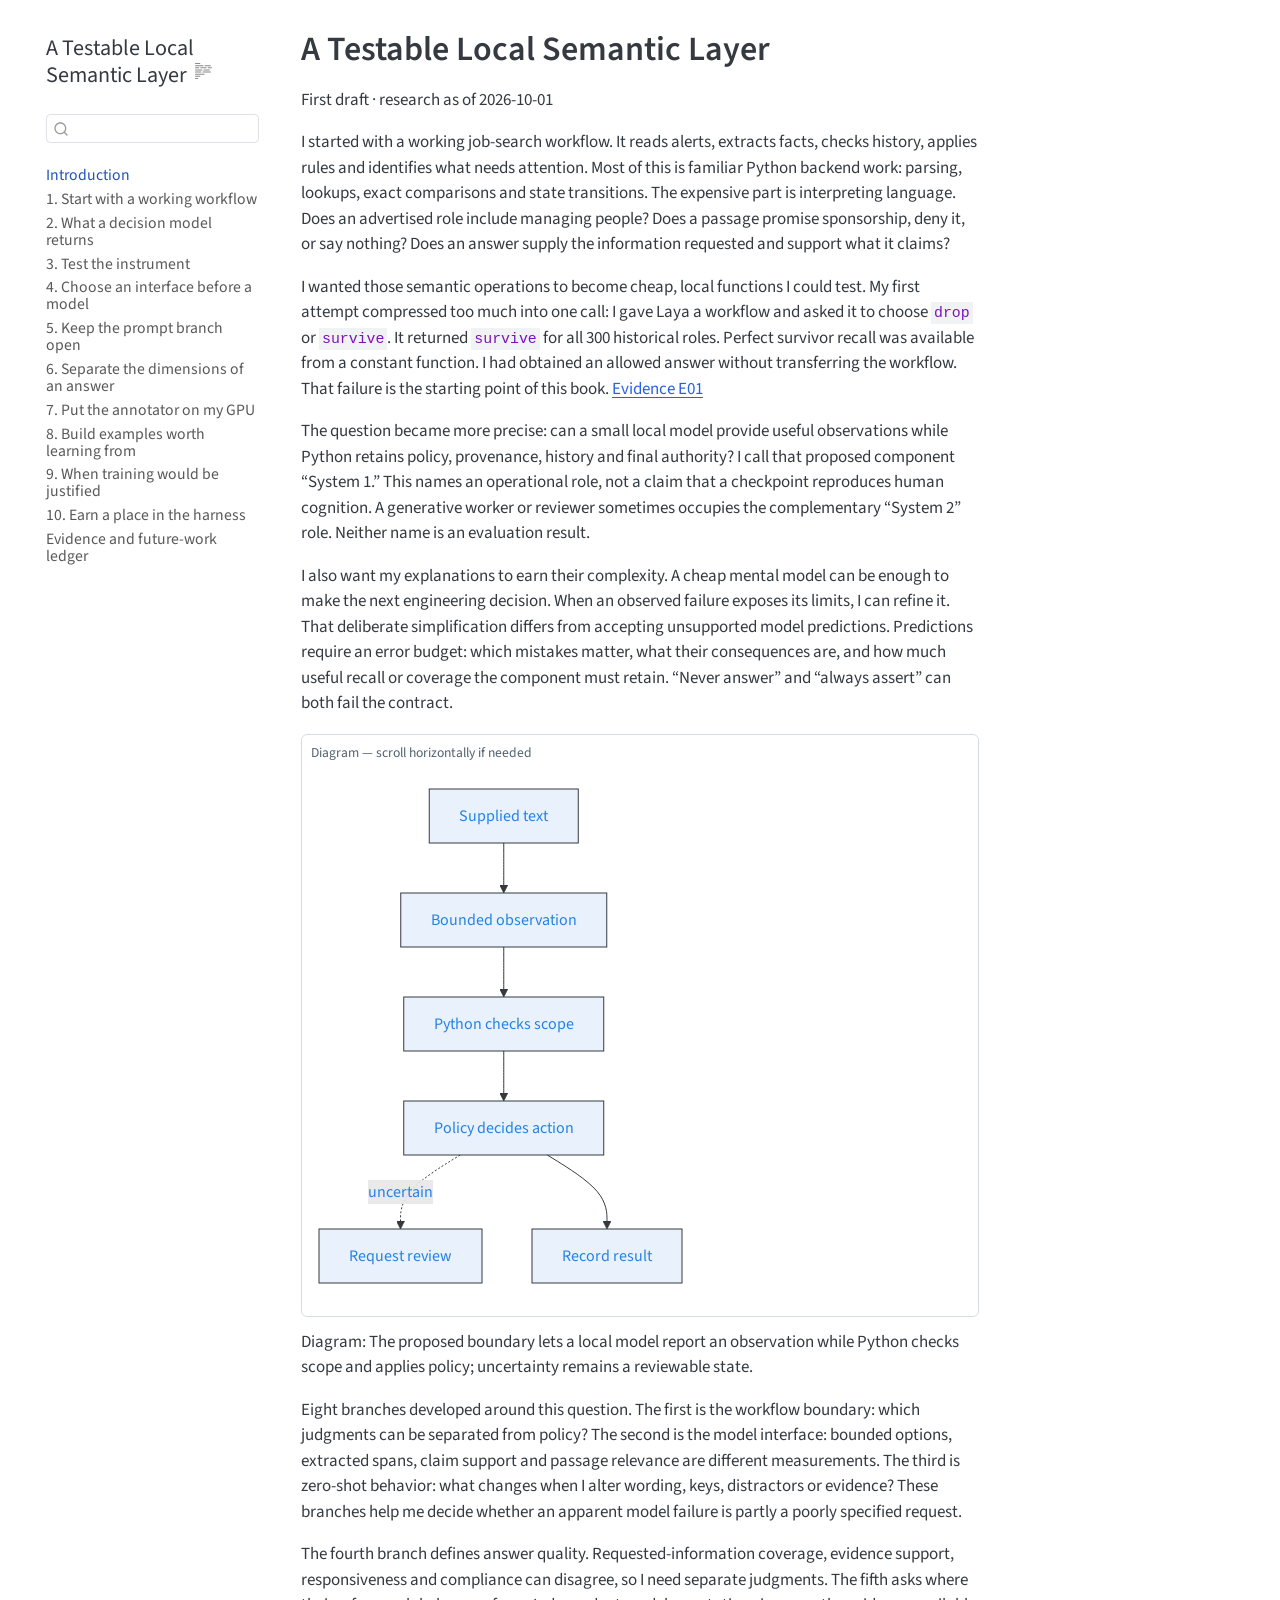
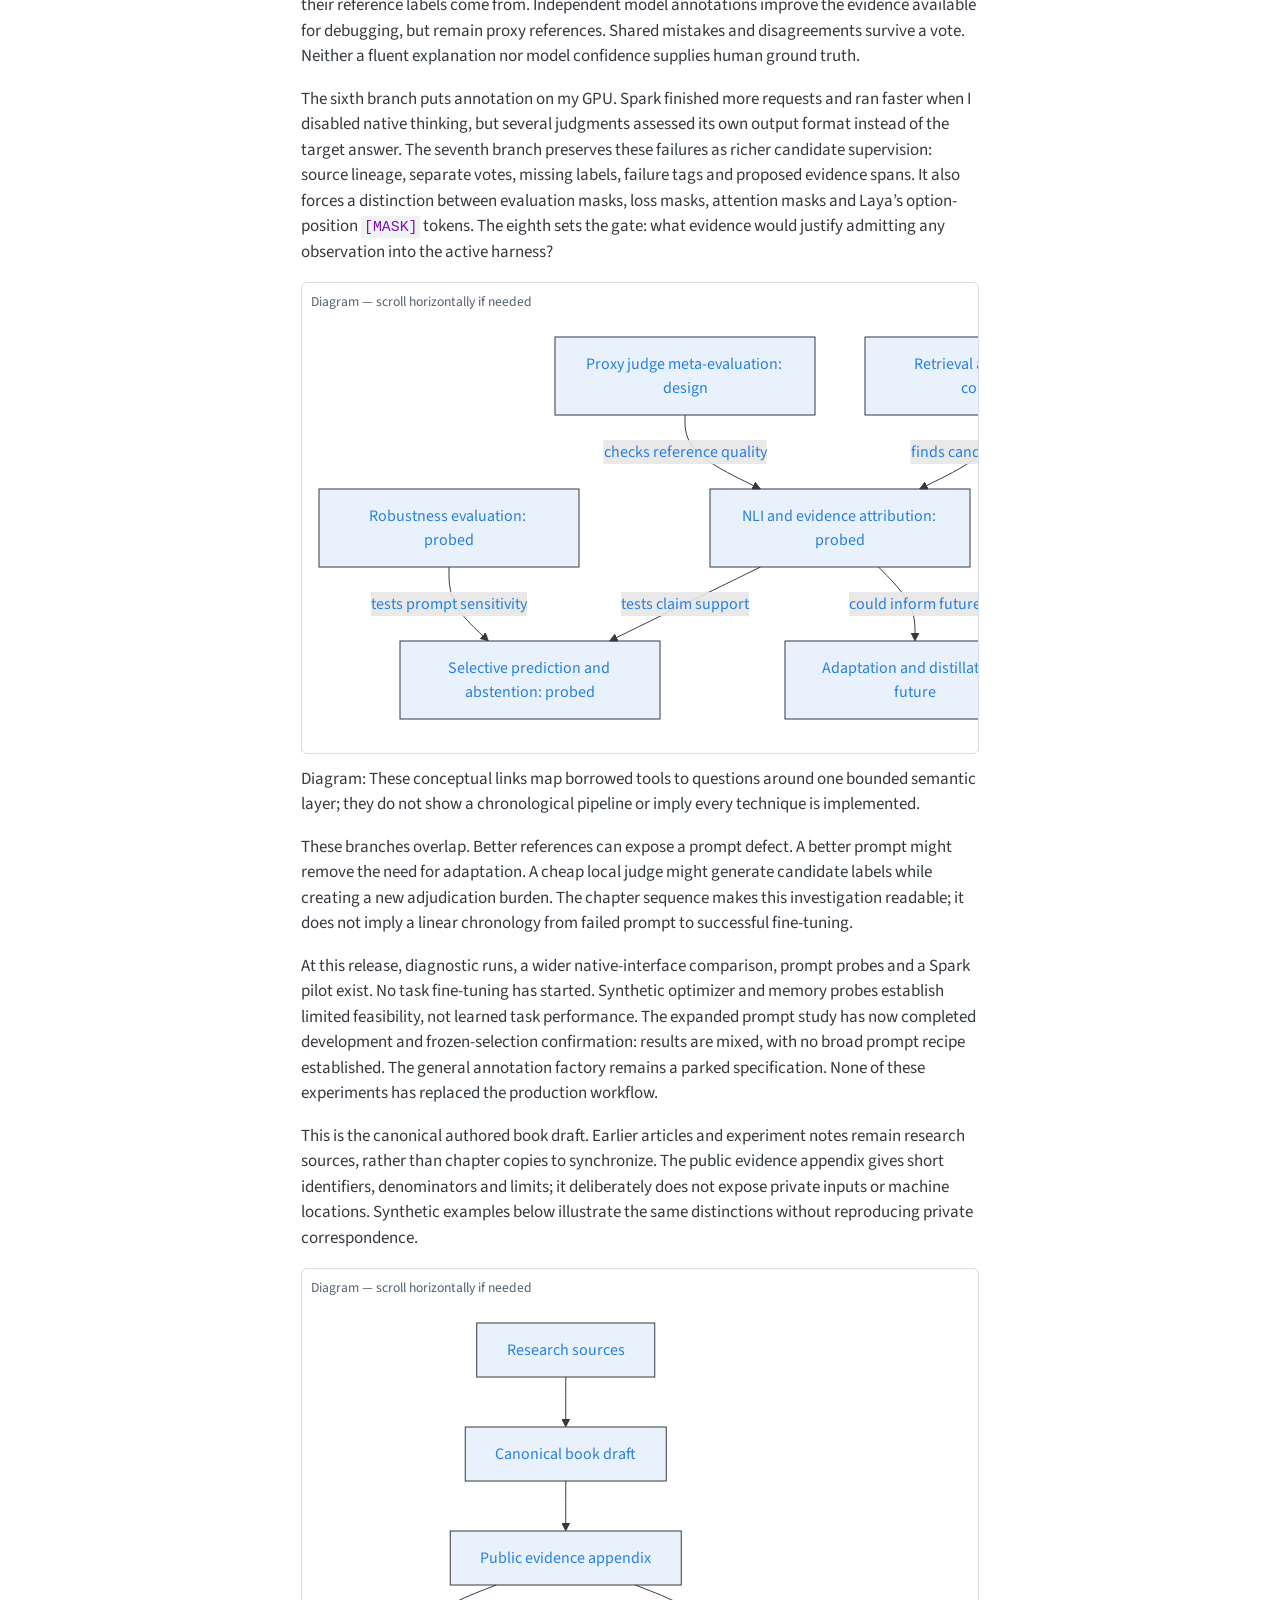
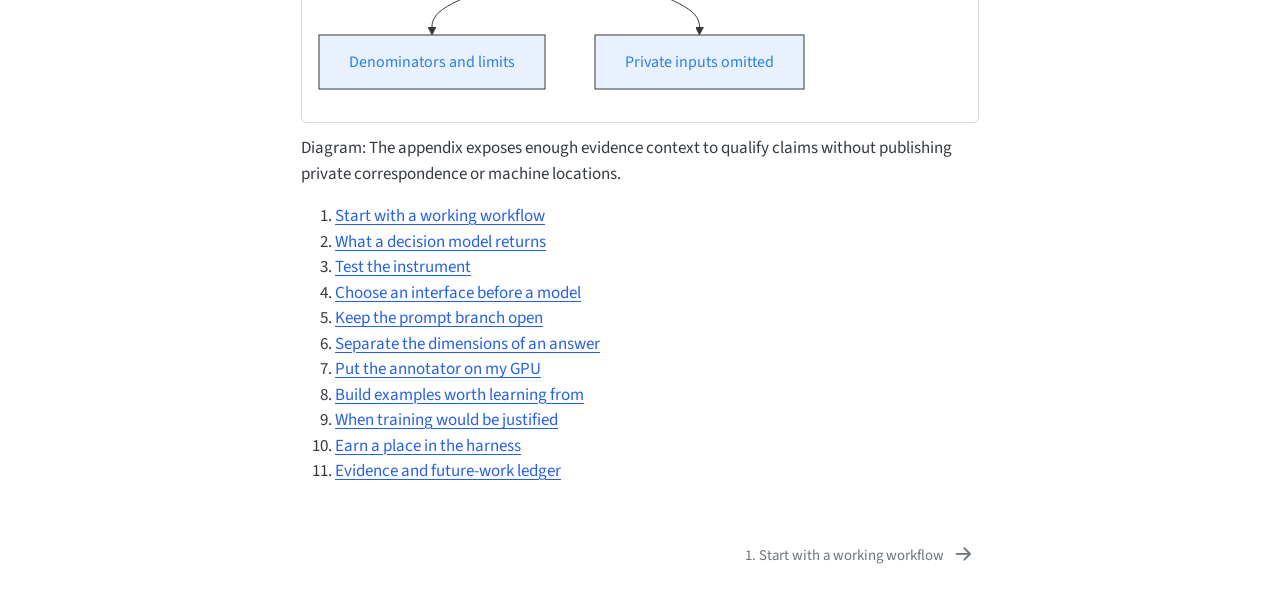
==== commit 6c9197ed: "docs: keep research diagrams readable on small screens" ====
--- a/docs/index.html
+++ b/docs/index.html
@@ -232,12 +232,13 @@
 <p>I also want my explanations to earn their complexity. A cheap mental model can be enough to make the next engineering decision. When an observed failure exposes its limits, I can refine it. That deliberate simplification differs from accepting unsupported model predictions. Predictions require an error budget: which mistakes matter, what their consequences are, and how much useful recall or coverage the component must retain. “Never answer” and “always assert” can both fail the contract.</p>
 <!-- block: intro-diagram-01 -->
 <p><span id="intro-diagram-01"></span></p>
-<div class="cell" data-layout-align="default">
+<div class="cell" data-fig-responsive="false" data-layout-align="default">
 <div class="cell-output-display">
 <div>
 <p></p><figure class="figure"><p></p>
 <div>
-<pre class="mermaid mermaid-js">flowchart TD
+<pre class="mermaid mermaid-js">%%{init: {"flowchart": {"useMaxWidth": false}}}%%
+flowchart TD
     accTitle: Observation stays separate from authority
     accDescr: Supplied text informs a bounded observation. Python checks its scope before policy chooses an action, while uncertainty can lead to review.
     Text["Supplied text"] --&gt; Observe["Bounded observation"]
@@ -263,12 +264,13 @@
 <p>The sixth branch puts annotation on my GPU. Spark finished more requests and ran faster when I disabled native thinking, but several judgments assessed its own output format instead of the target answer. The seventh branch preserves these failures as richer candidate supervision: source lineage, separate votes, missing labels, failure tags and proposed evidence spans. It also forces a distinction between evaluation masks, loss masks, attention masks and Laya’s option-position <code>[MASK]</code> tokens. The eighth sets the gate: what evidence would justify admitting any observation into the active harness?</p>
 <!-- block: intro-diagram-02 -->
 <p><span id="intro-diagram-02"></span></p>
-<div class="cell" data-layout-align="default">
+<div class="cell" data-fig-responsive="false" data-layout-align="default">
 <div class="cell-output-display">
 <div>
 <p></p><figure class="figure"><p></p>
 <div>
-<pre class="mermaid mermaid-js">flowchart TD
+<pre class="mermaid mermaid-js">%%{init: {"flowchart": {"useMaxWidth": false}}}%%
+flowchart TD
     accTitle: Research draws on several model disciplines
     accDescr: Natural language inference and evidence attribution, retrieval and relevance, selective prediction and abstention, robustness evaluation, proxy judge meta-evaluation, and future adaptation or distillation connect to distinct investigation questions. Tested work, design ideas, and future work are distinguished.
     NLI["NLI and evidence attribution: probed"] --&gt;|"tests claim support"| Selective["Selective prediction and abstention: probed"]
@@ -294,12 +296,13 @@
 <p>This is the canonical authored book draft. Earlier articles and experiment notes remain research sources, rather than chapter copies to synchronize. The public evidence appendix gives short identifiers, denominators and limits; it deliberately does not expose private inputs or machine locations. Synthetic examples below illustrate the same distinctions without reproducing private correspondence.</p>
 <!-- block: intro-diagram-03 -->
 <p><span id="intro-diagram-03"></span></p>
-<div class="cell" data-layout-align="default">
+<div class="cell" data-fig-responsive="false" data-layout-align="default">
 <div class="cell-output-display">
 <div>
 <p></p><figure class="figure"><p></p>
 <div>
-<pre class="mermaid mermaid-js">flowchart TD
+<pre class="mermaid mermaid-js">%%{init: {"flowchart": {"useMaxWidth": false}}}%%
+flowchart TD
     accTitle: Manuscript and public evidence appendix
     accDescr: Research sources inform the canonical draft. Its public evidence appendix reports denominators and limits while omitting private inputs.
     Research["Research sources"] --&gt; Draft["Canonical book draft"]
--- a/docs/styles.css
+++ b/docs/styles.css
@@ -1 +1 @@
-table { display:block; overflow-x:auto; max-width:100%; } td,th { white-space:normal; overflow-wrap:anywhere; } pre { max-width:100%; overflow-x:auto; } img { max-width:100%; height:auto; }
+table { display:block; overflow-x:auto; max-width:100%; } td,th { white-space:normal; overflow-wrap:anywhere; } pre { max-width:100%; overflow-x:auto; } img { max-width:100%; height:auto; } main .cell { min-width:0; max-width:100%; } .cell-output-display:has(svg.mermaid-js) { overflow-x:auto; max-width:100%; padding:0.5rem; border:1px solid #d5dce3; border-radius:6px; margin:0.75rem 0; text-align:left!important; } .cell-output-display:has(svg.mermaid-js)::before { content:"Diagram — scroll horizontally if needed"; display:block; position:sticky; left:0; font-size:0.8rem; color:#526170; margin-bottom:0.5rem; } .cell-output-display:has(svg.mermaid-js) .quarto-figure { text-align:left!important; } svg.mermaid-js { display:block; margin:0; }
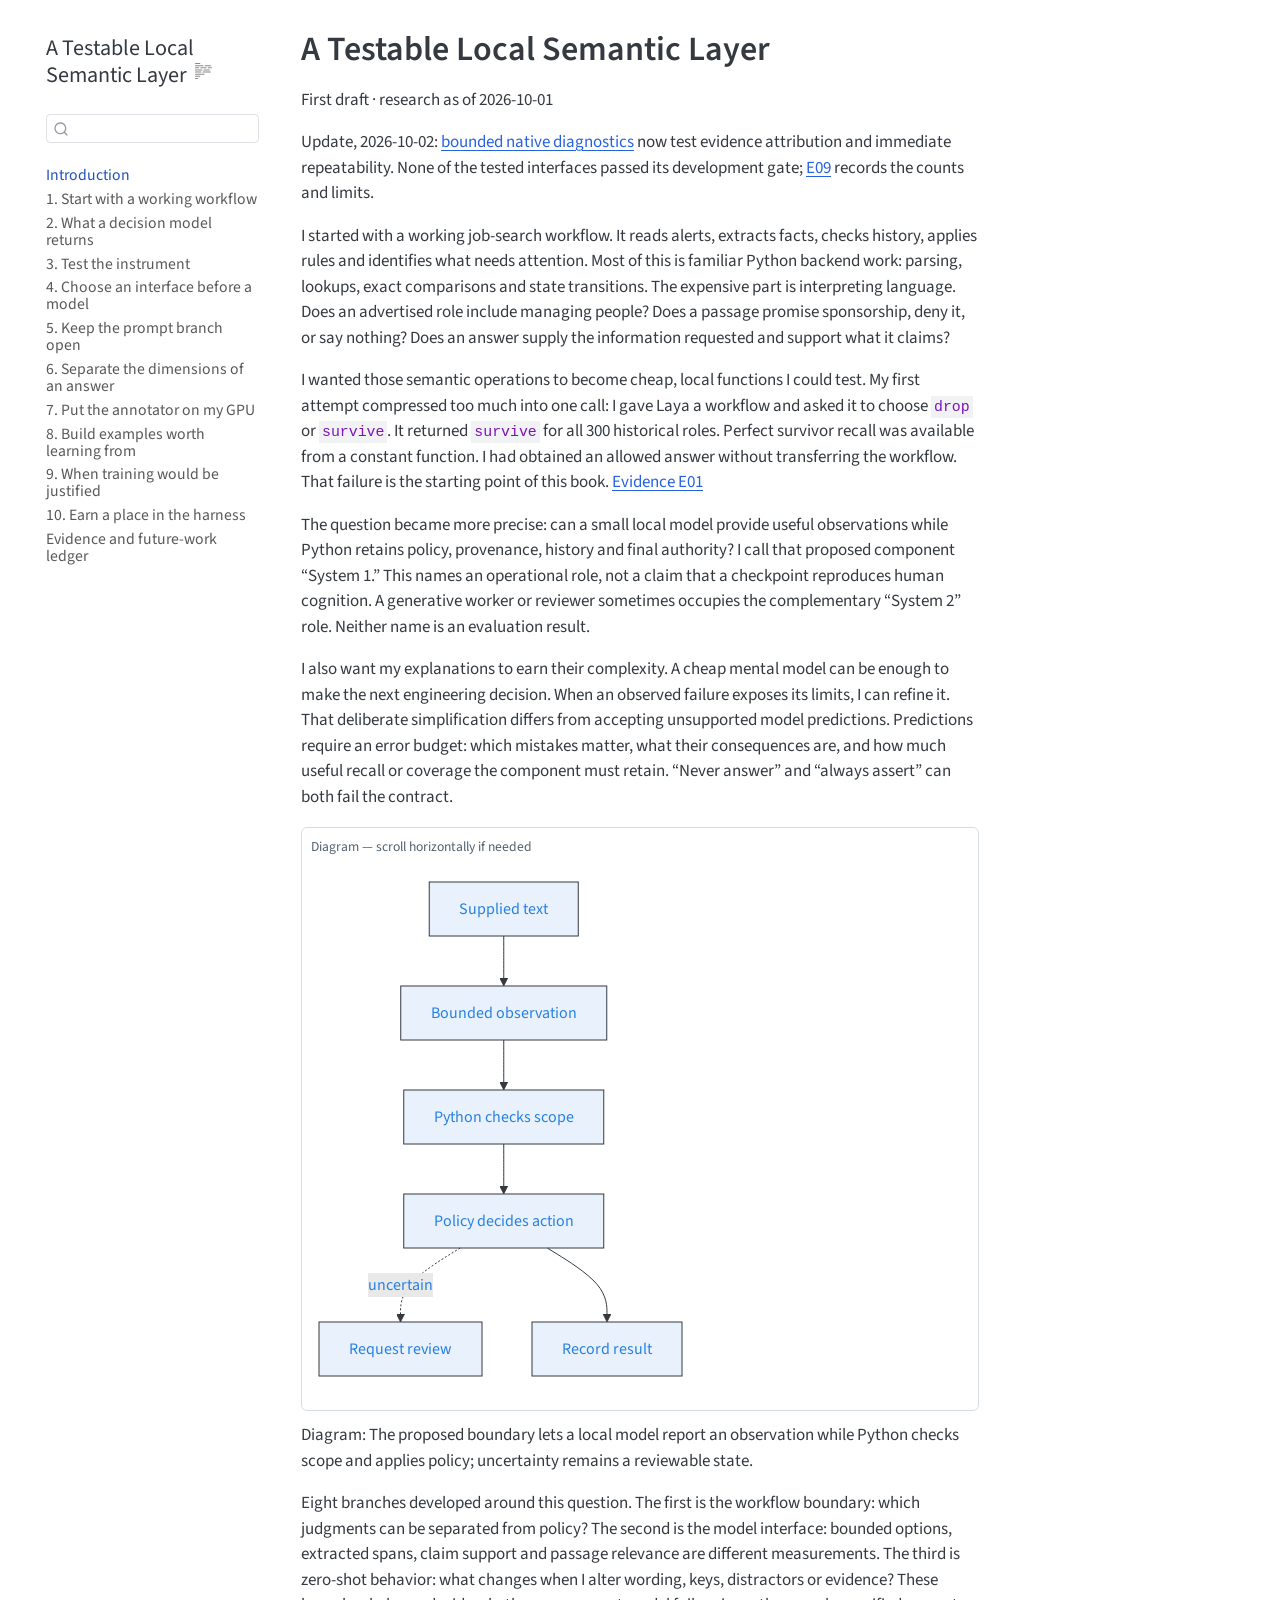
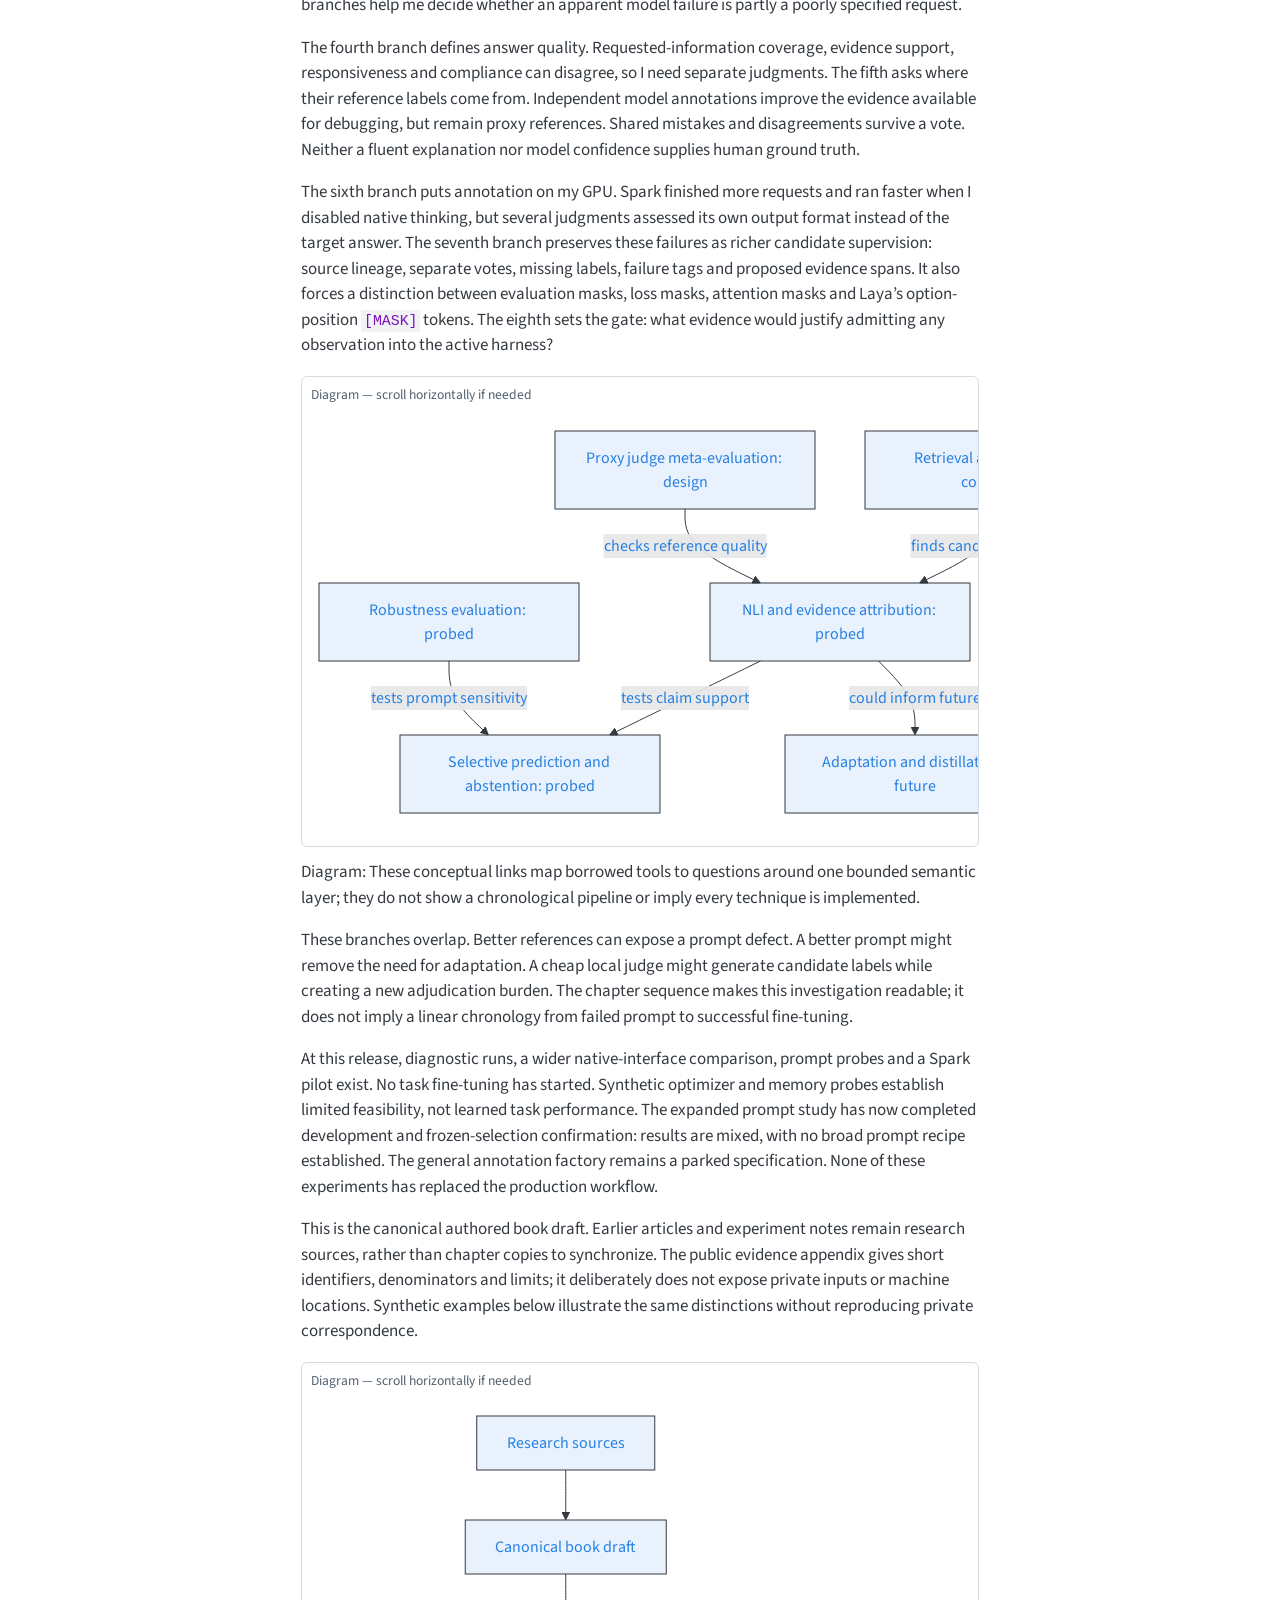
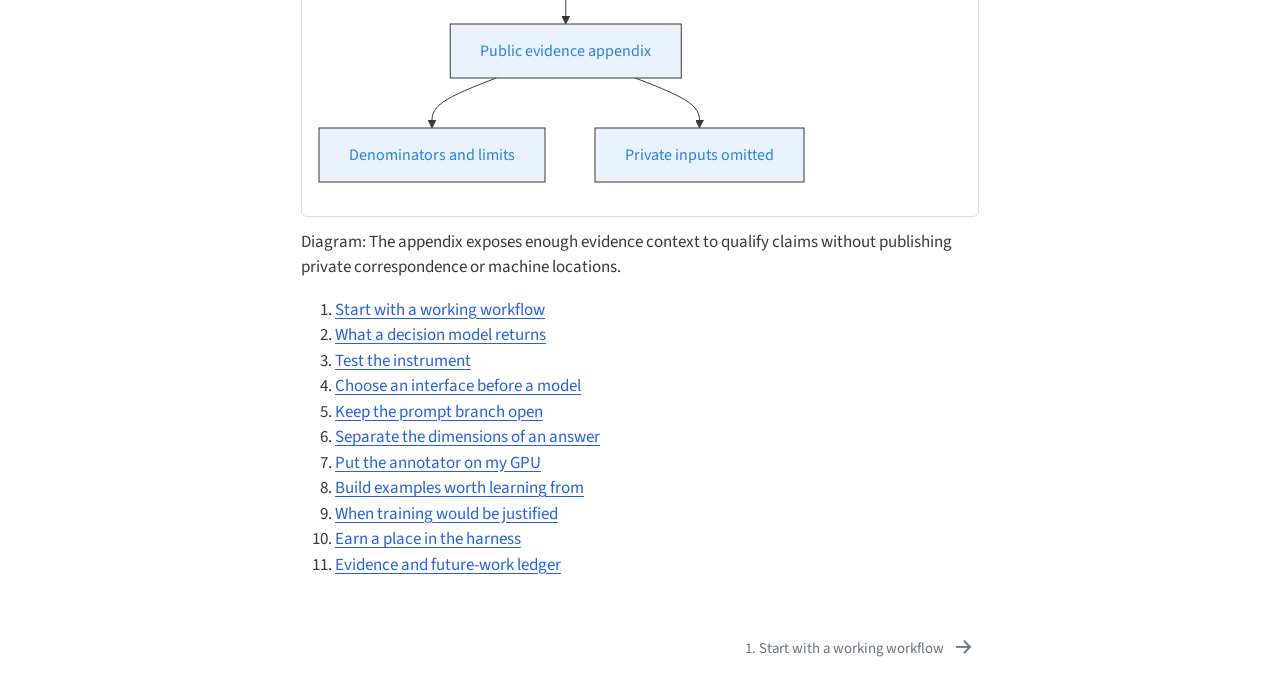
==== commit 00992d8f: "docs: publish bounded native robustness study" ====
--- a/docs/index.html
+++ b/docs/index.html
@@ -218,6 +218,9 @@
 <!-- block: intro-002 -->
 <p><span id="intro-002"></span></p>
 <p>First draft · research as of 2026-10-01</p>
+<!-- block: intro-014 -->
+<p><span id="intro-014"></span></p>
+<p>Update, 2026-10-02: <a href="./03-diagnostics.html#repeatability-without-reliability">bounded native diagnostics</a> now test evidence attribution and immediate repeatability. None of the tested interfaces passed its development gate; <a href="./evidence.html#e09-bounded-native-robustness">E09</a> records the counts and limits.</p>
 <!-- block: intro-003 -->
 <p><span id="intro-003"></span></p>
 <p>I started with a working job-search workflow. It reads alerts, extracts facts, checks history, applies rules and identifies what needs attention. Most of this is familiar Python backend work: parsing, lookups, exact comparisons and state transitions. The expensive part is interpreting language. Does an advertised role include managing people? Does a passage promise sponsorship, deny it, or say nothing? Does an answer supply the information requested and support what it claims?</p>
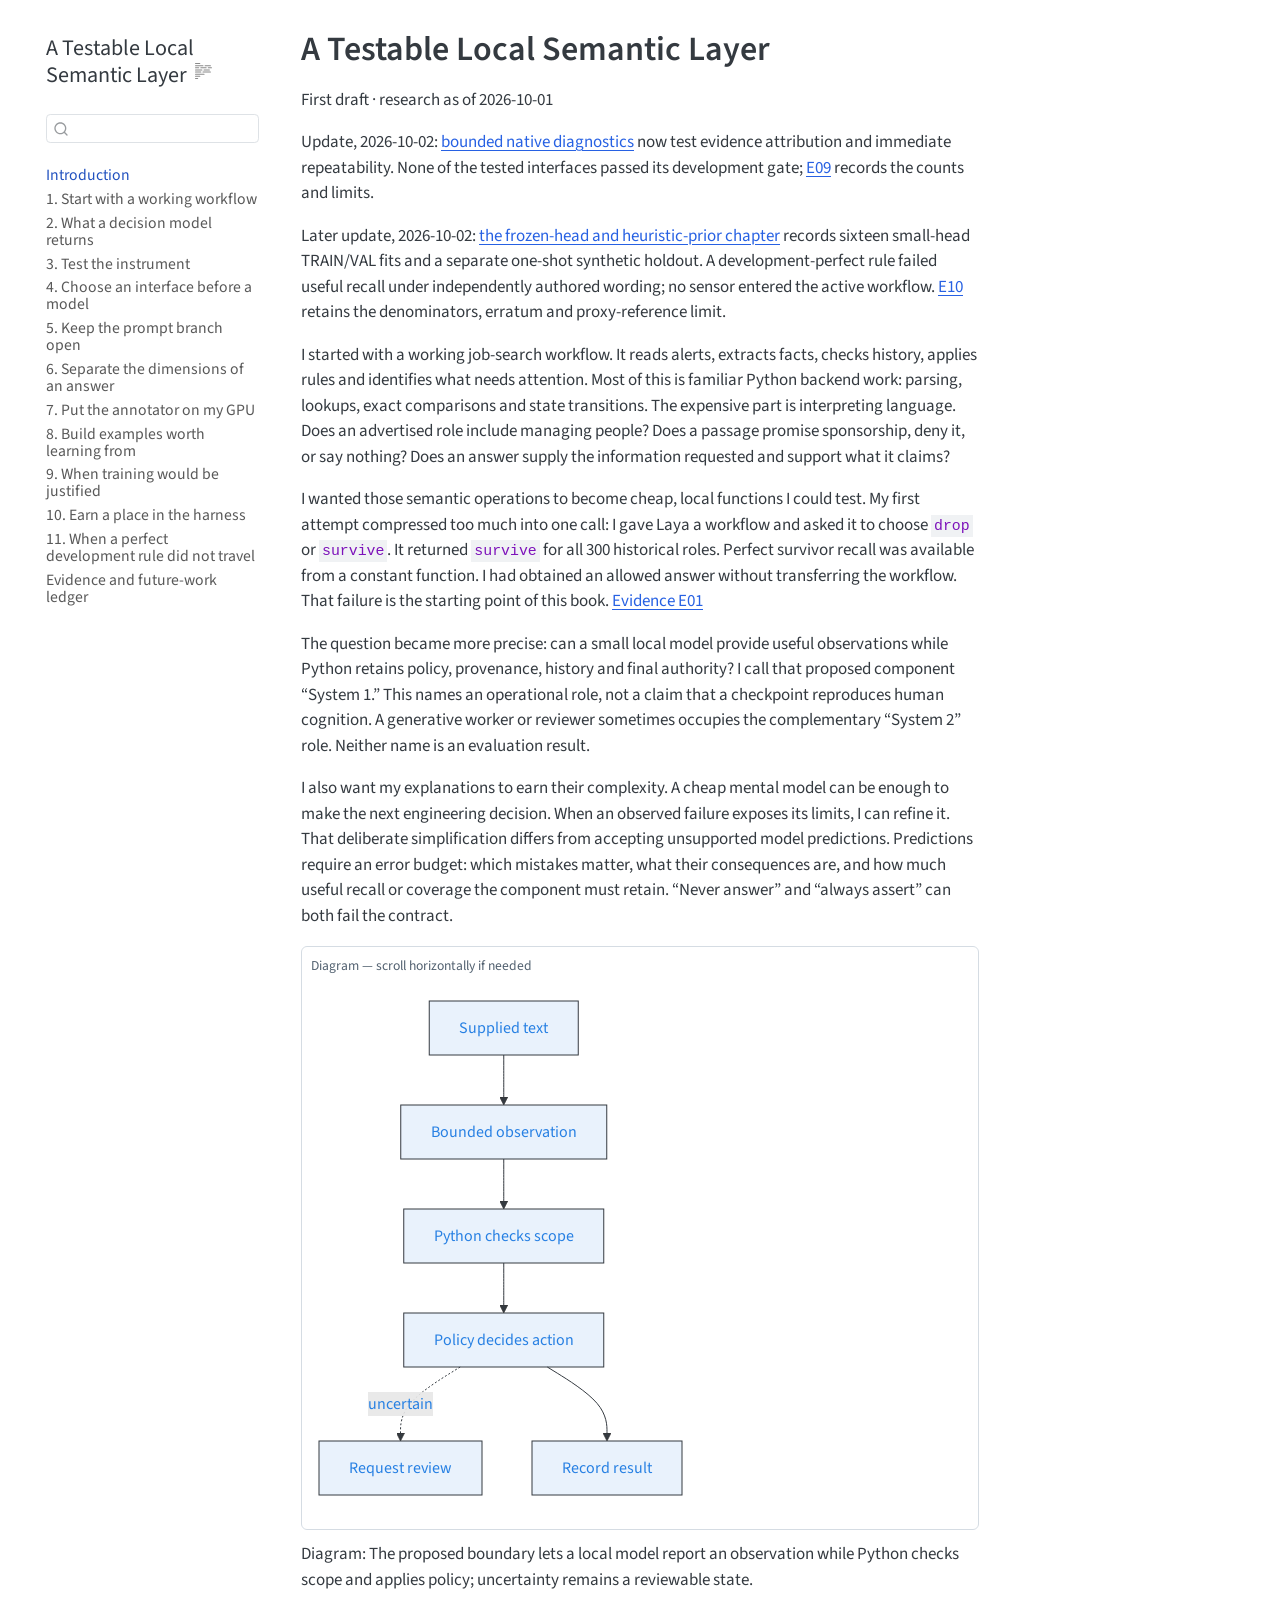
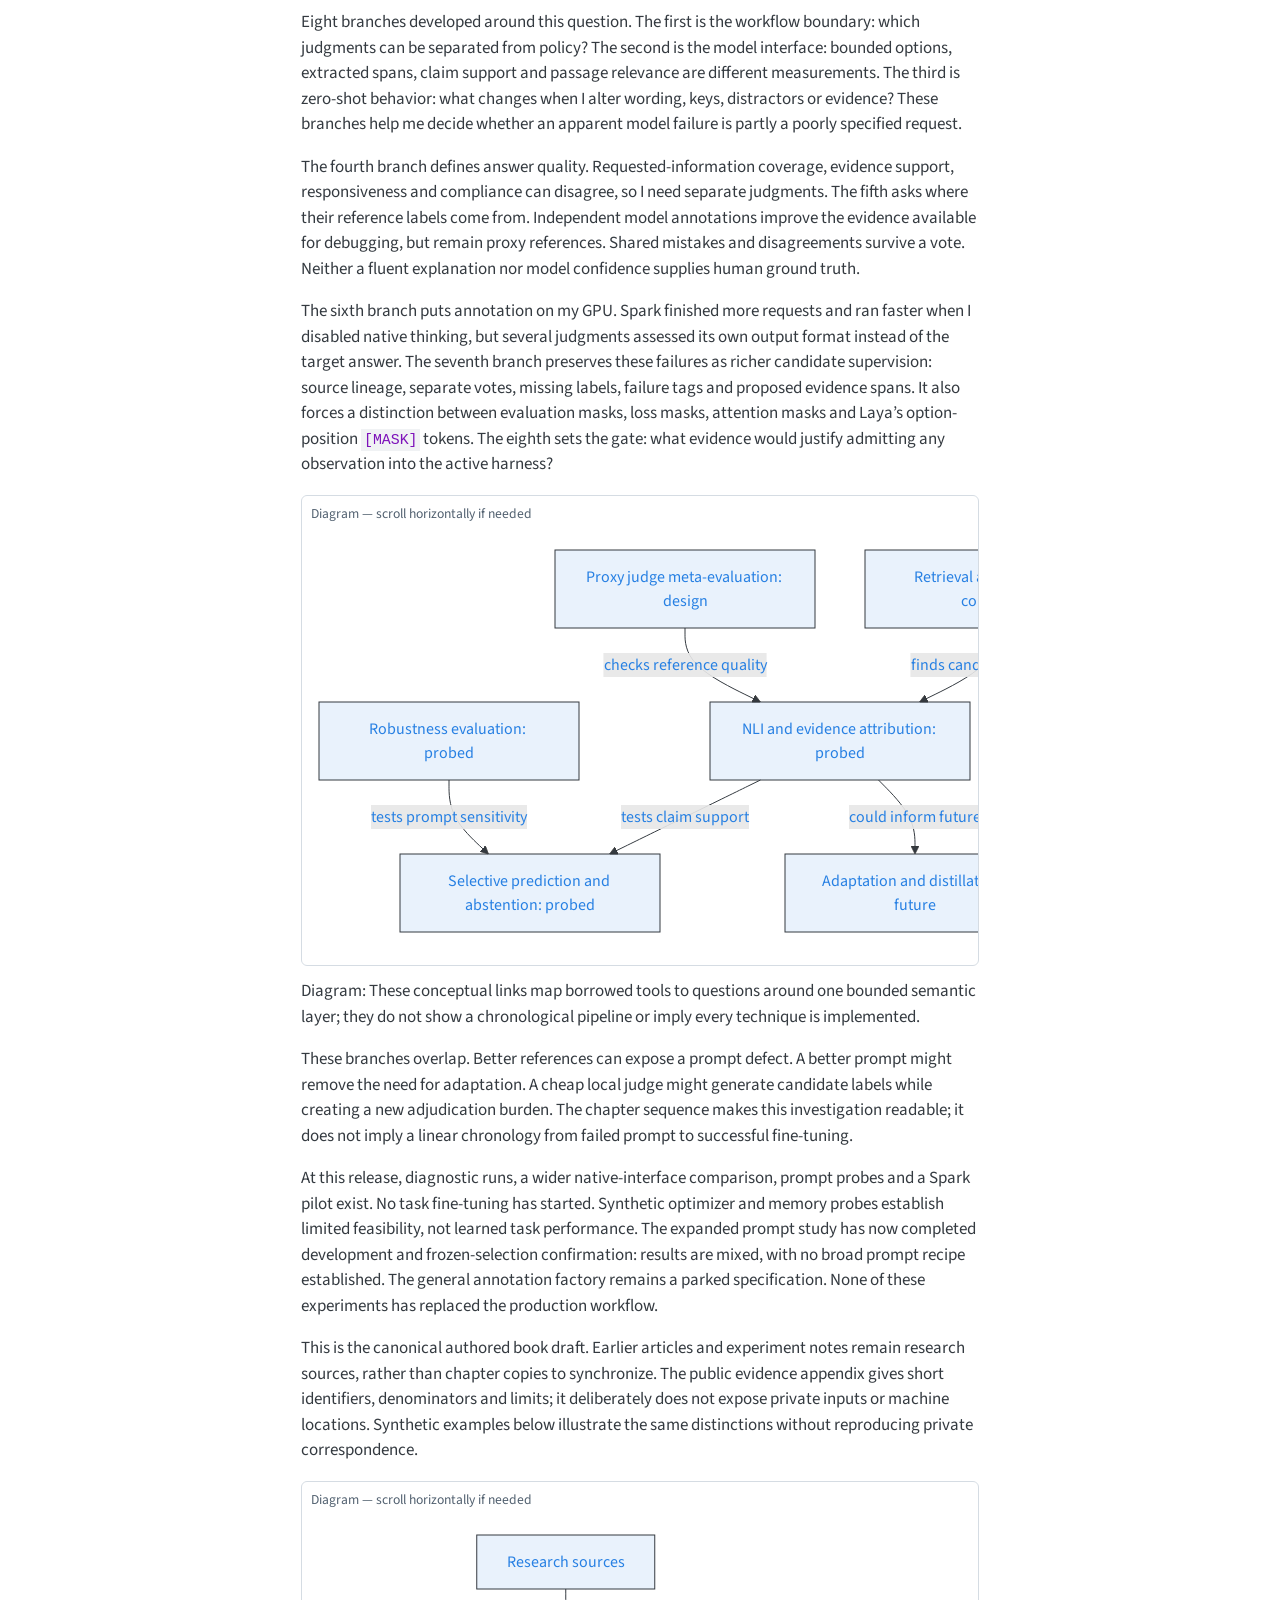
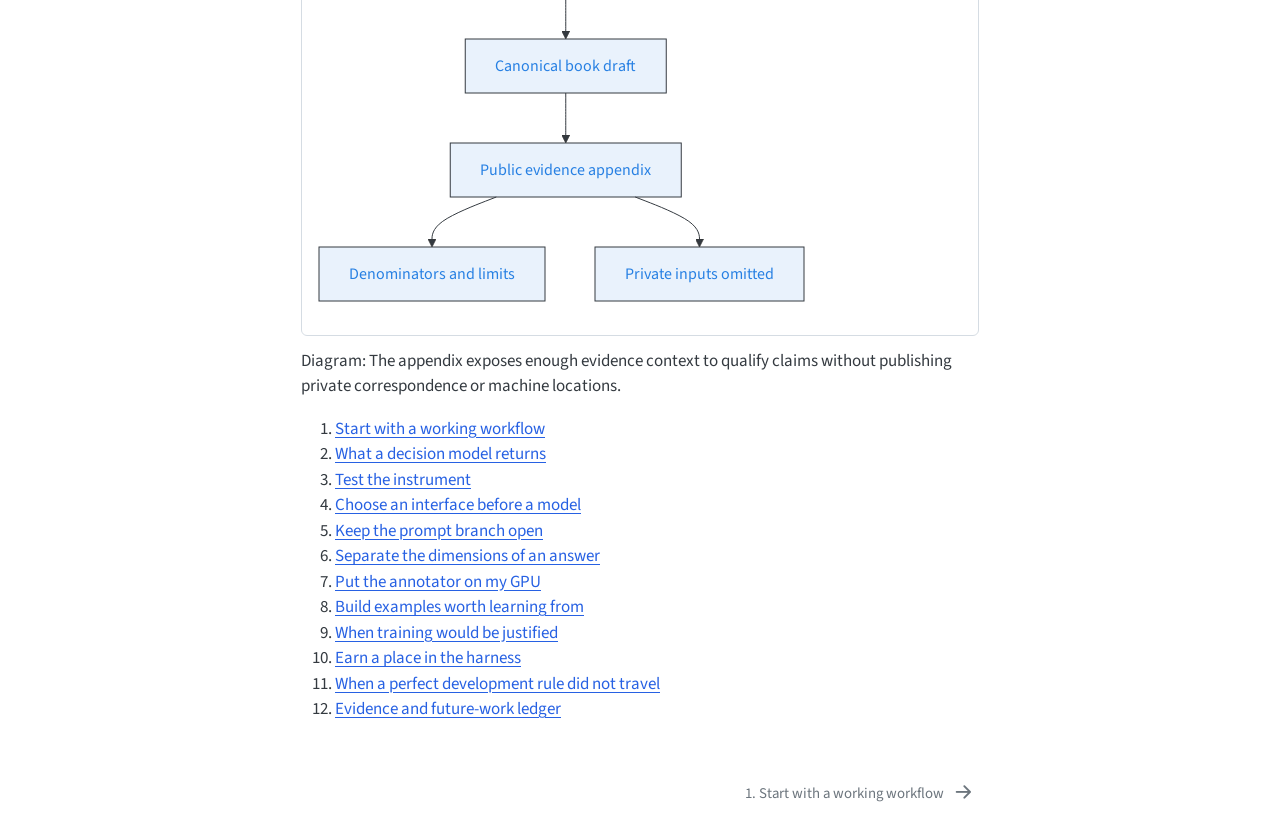
==== commit c5f68785: "docs: publish frozen-head and heuristic holdout chapter" ====
--- a/docs/index.html
+++ b/docs/index.html
@@ -180,6 +180,11 @@
 </li>
         <li class="sidebar-item">
   <div class="sidebar-item-container"> 
+  <a href="./11-priors.html" class="sidebar-item-text sidebar-link"><span class="chapter-title">11. When a perfect development rule did not travel</span></a>
+  </div>
+</li>
+        <li class="sidebar-item">
+  <div class="sidebar-item-container"> 
   <a href="./evidence.html" class="sidebar-item-text sidebar-link"><span class="chapter-title">Evidence and future-work ledger</span></a>
   </div>
 </li>
@@ -221,6 +226,9 @@
 <!-- block: intro-014 -->
 <p><span id="intro-014"></span></p>
 <p>Update, 2026-10-02: <a href="./03-diagnostics.html#repeatability-without-reliability">bounded native diagnostics</a> now test evidence attribution and immediate repeatability. None of the tested interfaces passed its development gate; <a href="./evidence.html#e09-bounded-native-robustness">E09</a> records the counts and limits.</p>
+<!-- block: intro-015 -->
+<p><span id="intro-015"></span></p>
+<p>Later update, 2026-10-02: <a href="./11-priors.html">the frozen-head and heuristic-prior chapter</a> records sixteen small-head TRAIN/VAL fits and a separate one-shot synthetic holdout. A development-perfect rule failed useful recall under independently authored wording; no sensor entered the active workflow. <a href="./evidence.html#e10-frozen-head-and-prior-holdout">E10</a> retains the denominators, erratum and proxy-reference limit.</p>
 <!-- block: intro-003 -->
 <p><span id="intro-003"></span></p>
 <p>I started with a working job-search workflow. It reads alerts, extracts facts, checks history, applies rules and identifies what needs attention. Most of this is familiar Python backend work: parsing, lookups, exact comparisons and state transitions. The expensive part is interpreting language. Does an advertised role include managing people? Does a passage promise sponsorship, deny it, or say nothing? Does an answer supply the information requested and support what it claims?</p>
@@ -332,6 +340,7 @@
 <li><a href="./08-supervision.html">Build examples worth learning from</a></li>
 <li><a href="./09-training.html">When training would be justified</a></li>
 <li><a href="./10-gates.html">Earn a place in the harness</a></li>
+<li><a href="./11-priors.html">When a perfect development rule did not travel</a></li>
 <li><a href="./evidence.html">Evidence and future-work ledger</a></li>
 </ol>
 
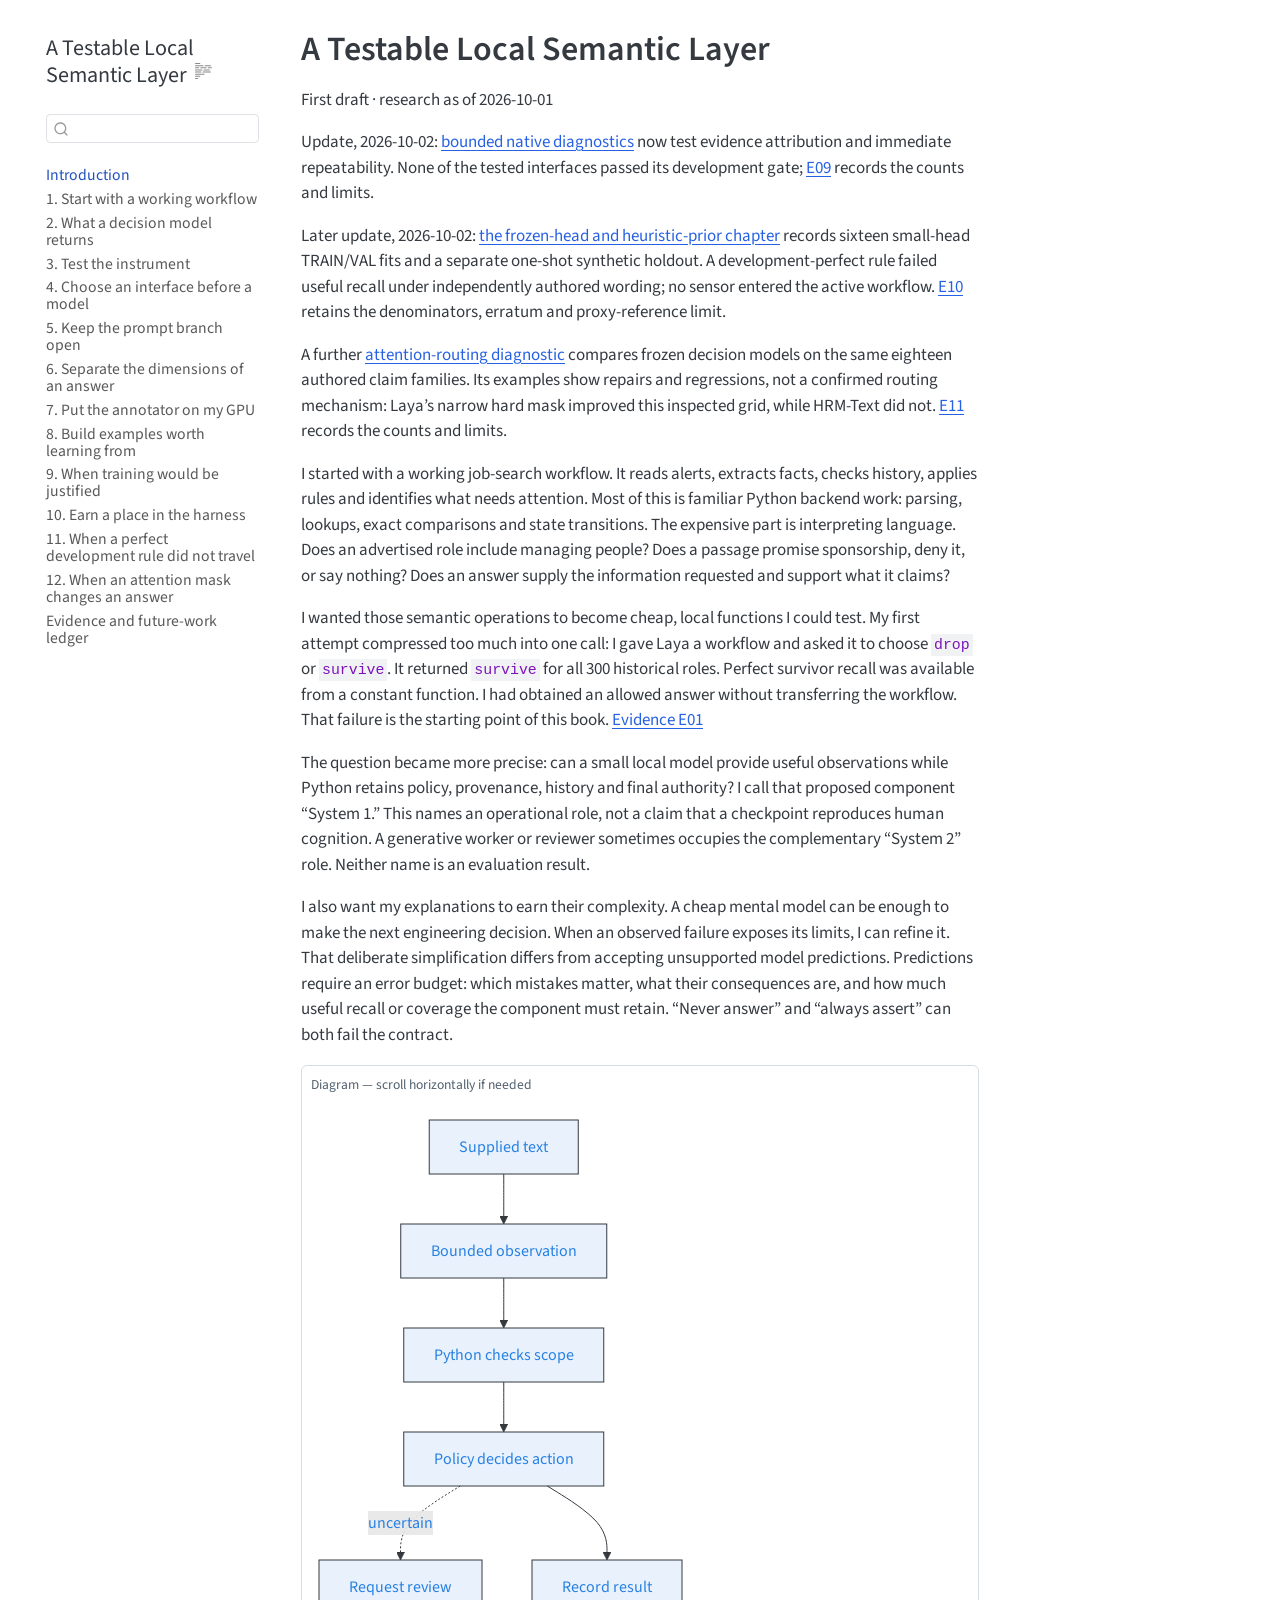
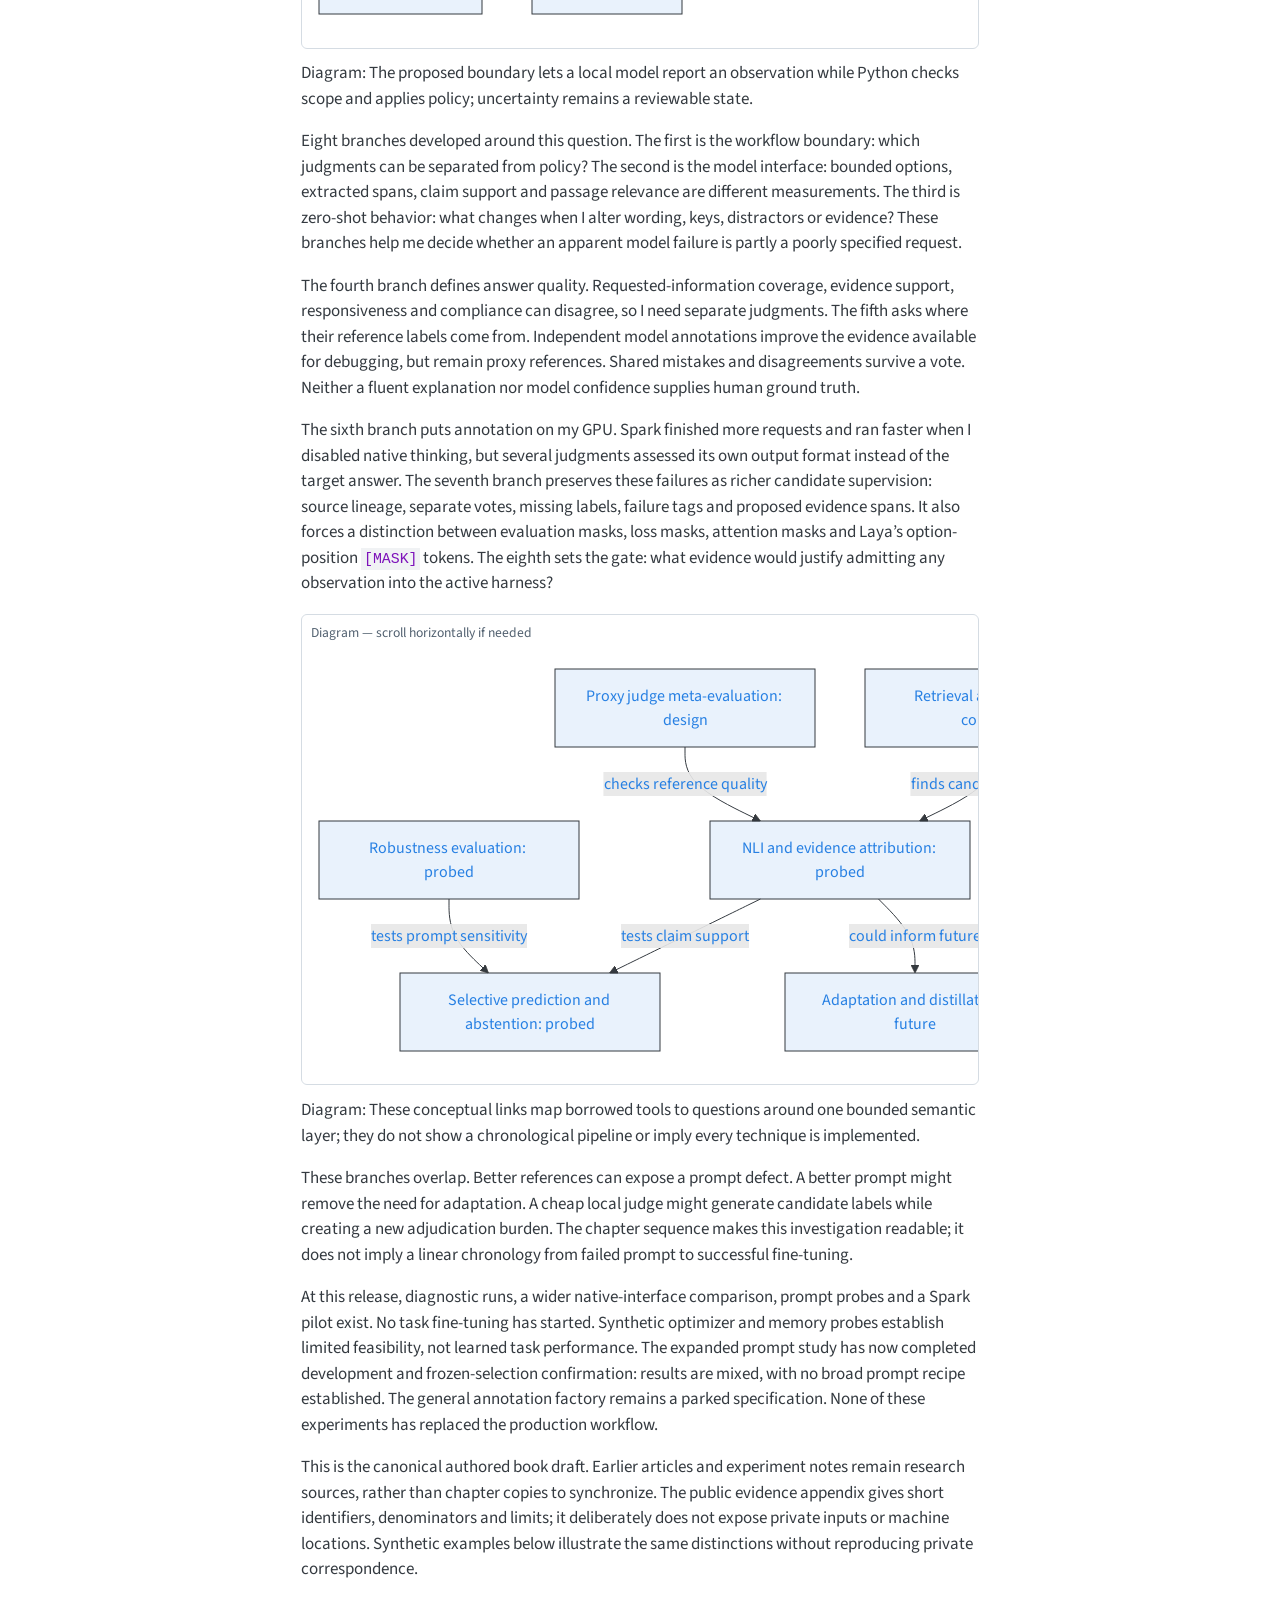
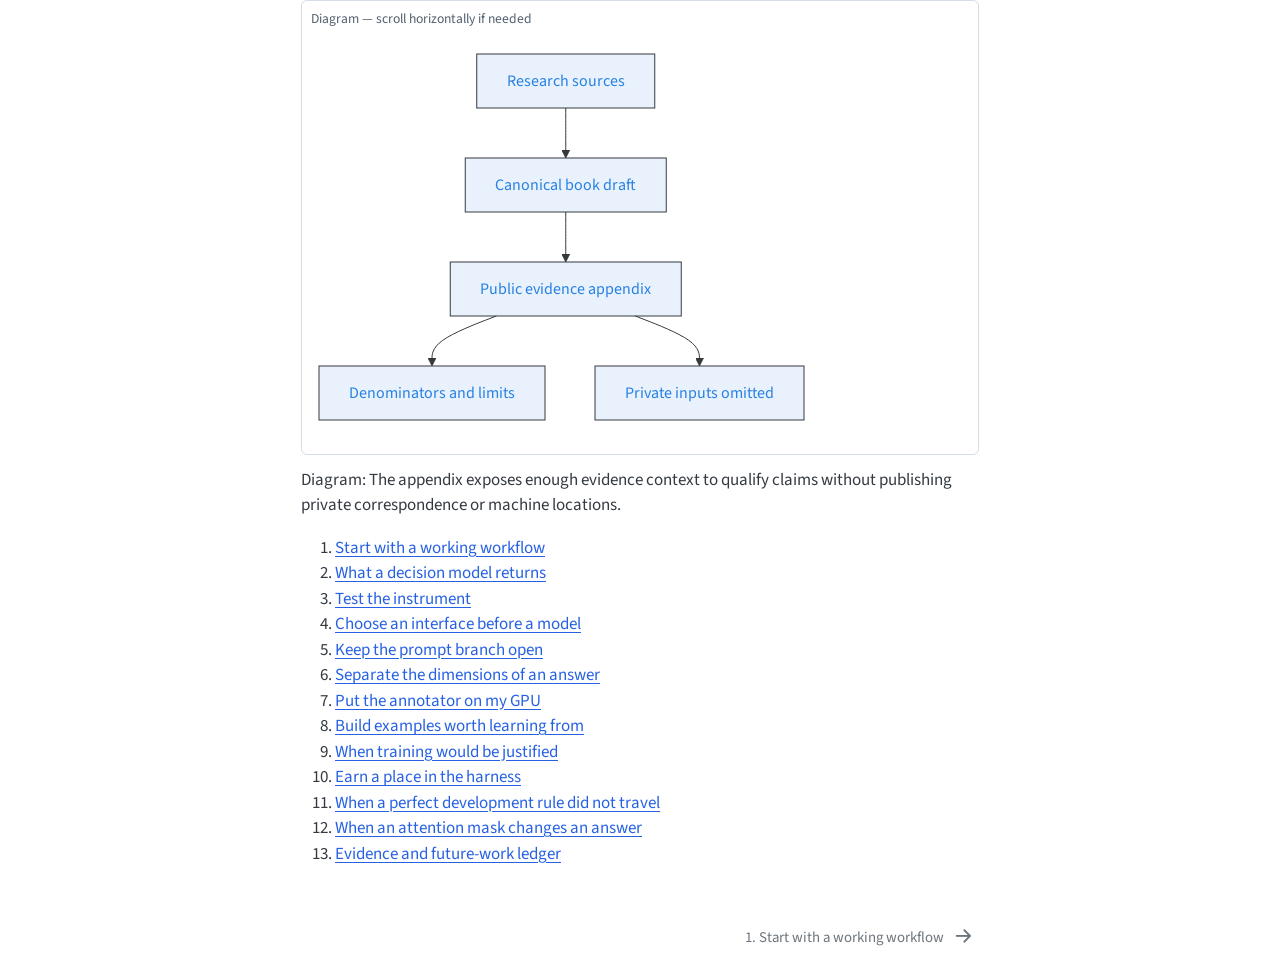
==== commit ad6d80b2: "docs: illustrate zero-shot attention routing diagnostics" ====
--- a/docs/index.html
+++ b/docs/index.html
@@ -185,6 +185,11 @@
 </li>
         <li class="sidebar-item">
   <div class="sidebar-item-container"> 
+  <a href="./12-attention.html" class="sidebar-item-text sidebar-link"><span class="chapter-title">12. When an attention mask changes an answer</span></a>
+  </div>
+</li>
+        <li class="sidebar-item">
+  <div class="sidebar-item-container"> 
   <a href="./evidence.html" class="sidebar-item-text sidebar-link"><span class="chapter-title">Evidence and future-work ledger</span></a>
   </div>
 </li>
@@ -229,6 +234,9 @@
 <!-- block: intro-015 -->
 <p><span id="intro-015"></span></p>
 <p>Later update, 2026-10-02: <a href="./11-priors.html">the frozen-head and heuristic-prior chapter</a> records sixteen small-head TRAIN/VAL fits and a separate one-shot synthetic holdout. A development-perfect rule failed useful recall under independently authored wording; no sensor entered the active workflow. <a href="./evidence.html#e10-frozen-head-and-prior-holdout">E10</a> retains the denominators, erratum and proxy-reference limit.</p>
+<!-- block: intro-016 -->
+<p><span id="intro-016"></span></p>
+<p>A further <a href="./12-attention.html">attention-routing diagnostic</a> compares frozen decision models on the same eighteen authored claim families. Its examples show repairs and regressions, not a confirmed routing mechanism: Laya’s narrow hard mask improved this inspected grid, while HRM-Text did not. <a href="./evidence.html#e11-frozen-attention-routing-diagnostic">E11</a> records the counts and limits.</p>
 <!-- block: intro-003 -->
 <p><span id="intro-003"></span></p>
 <p>I started with a working job-search workflow. It reads alerts, extracts facts, checks history, applies rules and identifies what needs attention. Most of this is familiar Python backend work: parsing, lookups, exact comparisons and state transitions. The expensive part is interpreting language. Does an advertised role include managing people? Does a passage promise sponsorship, deny it, or say nothing? Does an answer supply the information requested and support what it claims?</p>
@@ -341,6 +349,7 @@
 <li><a href="./09-training.html">When training would be justified</a></li>
 <li><a href="./10-gates.html">Earn a place in the harness</a></li>
 <li><a href="./11-priors.html">When a perfect development rule did not travel</a></li>
+<li><a href="./12-attention.html">When an attention mask changes an answer</a></li>
 <li><a href="./evidence.html">Evidence and future-work ledger</a></li>
 </ol>
 
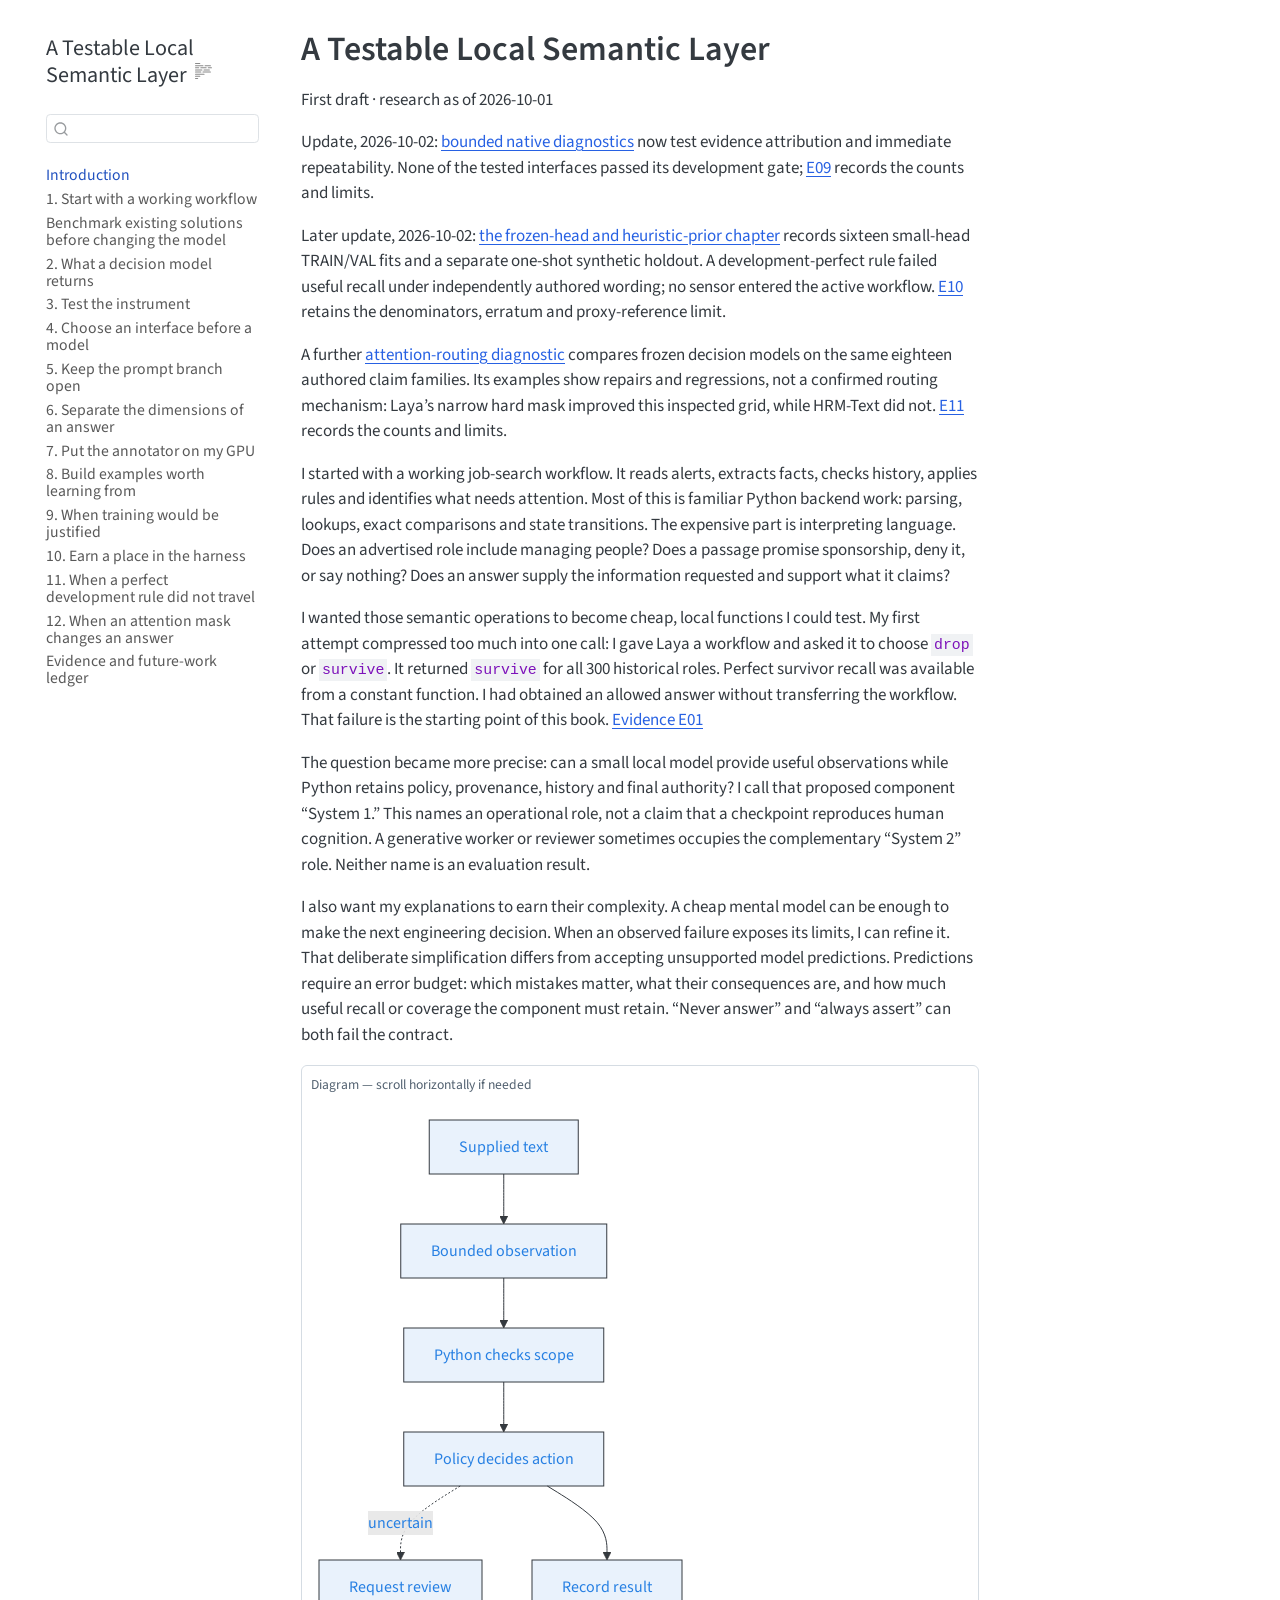
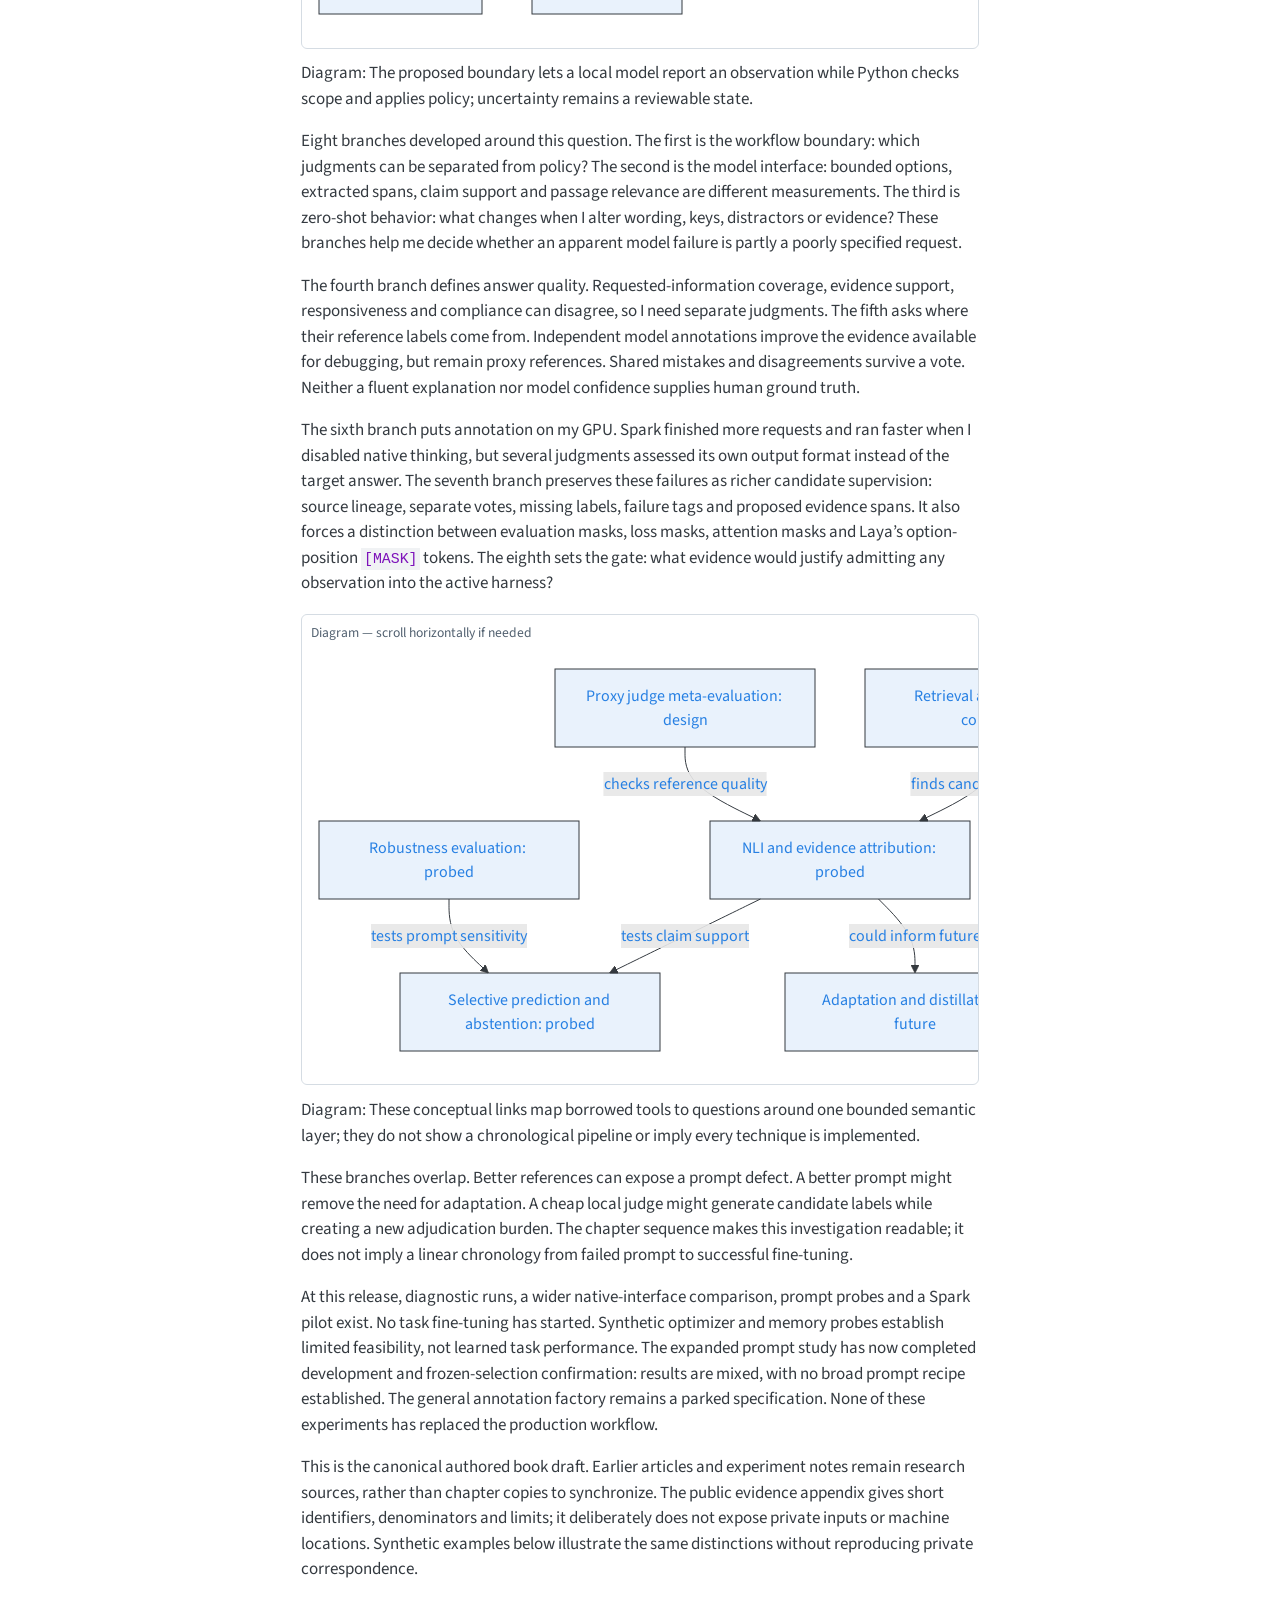
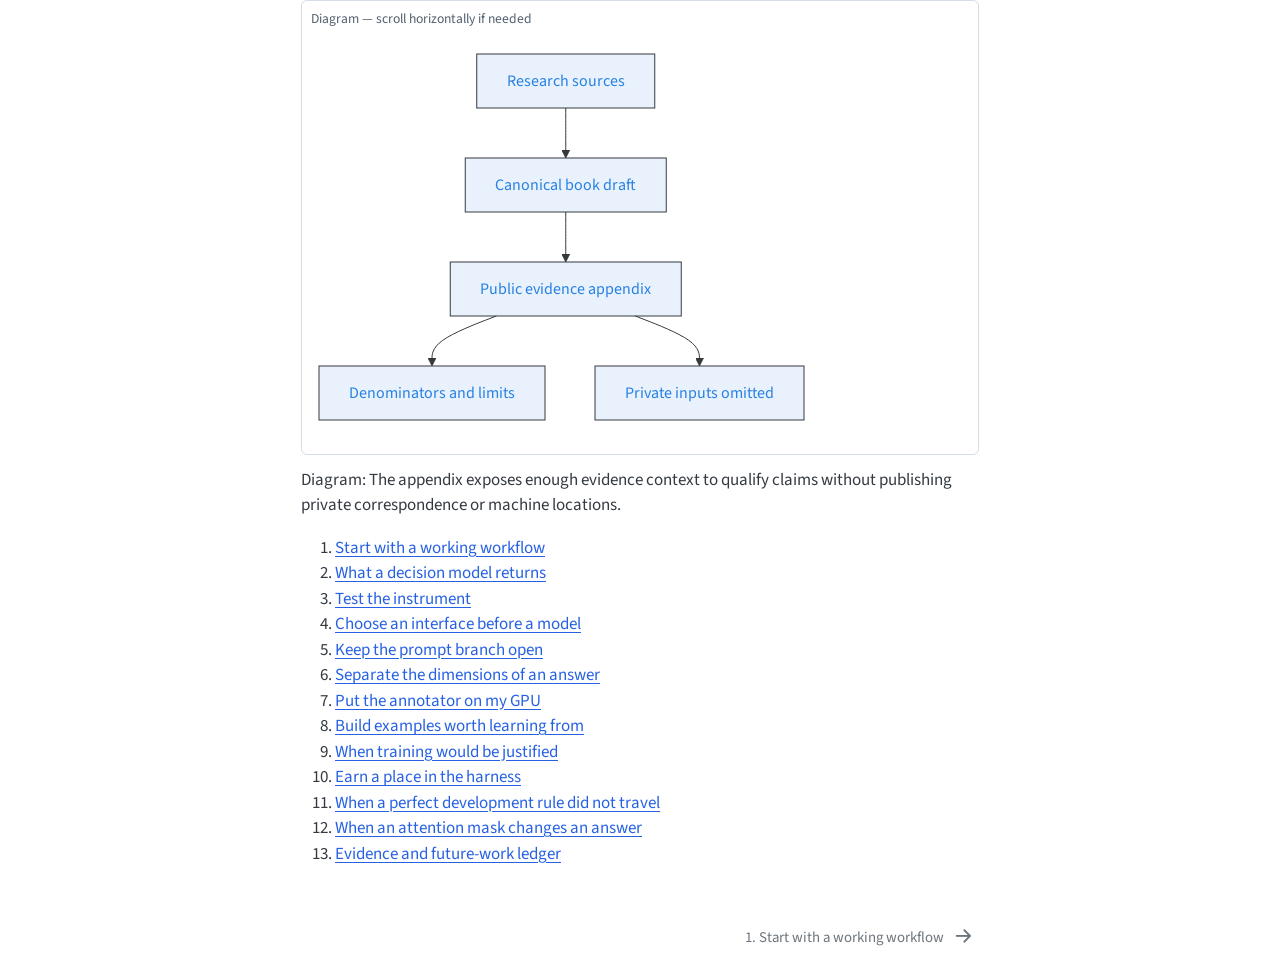
==== commit 845c0a0a: "docs: publish unified existing-solutions benchmark chapter" ====
--- a/docs/index.html
+++ b/docs/index.html
@@ -135,6 +135,11 @@
 </li>
         <li class="sidebar-item">
   <div class="sidebar-item-container"> 
+  <a href="./02-existing-solutions.html" class="sidebar-item-text sidebar-link"><span class="chapter-title">Benchmark existing solutions before changing the model</span></a>
+  </div>
+</li>
+        <li class="sidebar-item">
+  <div class="sidebar-item-container"> 
   <a href="./02-instrument.html" class="sidebar-item-text sidebar-link"><span class="chapter-title">2. What a decision model returns</span></a>
   </div>
 </li>
